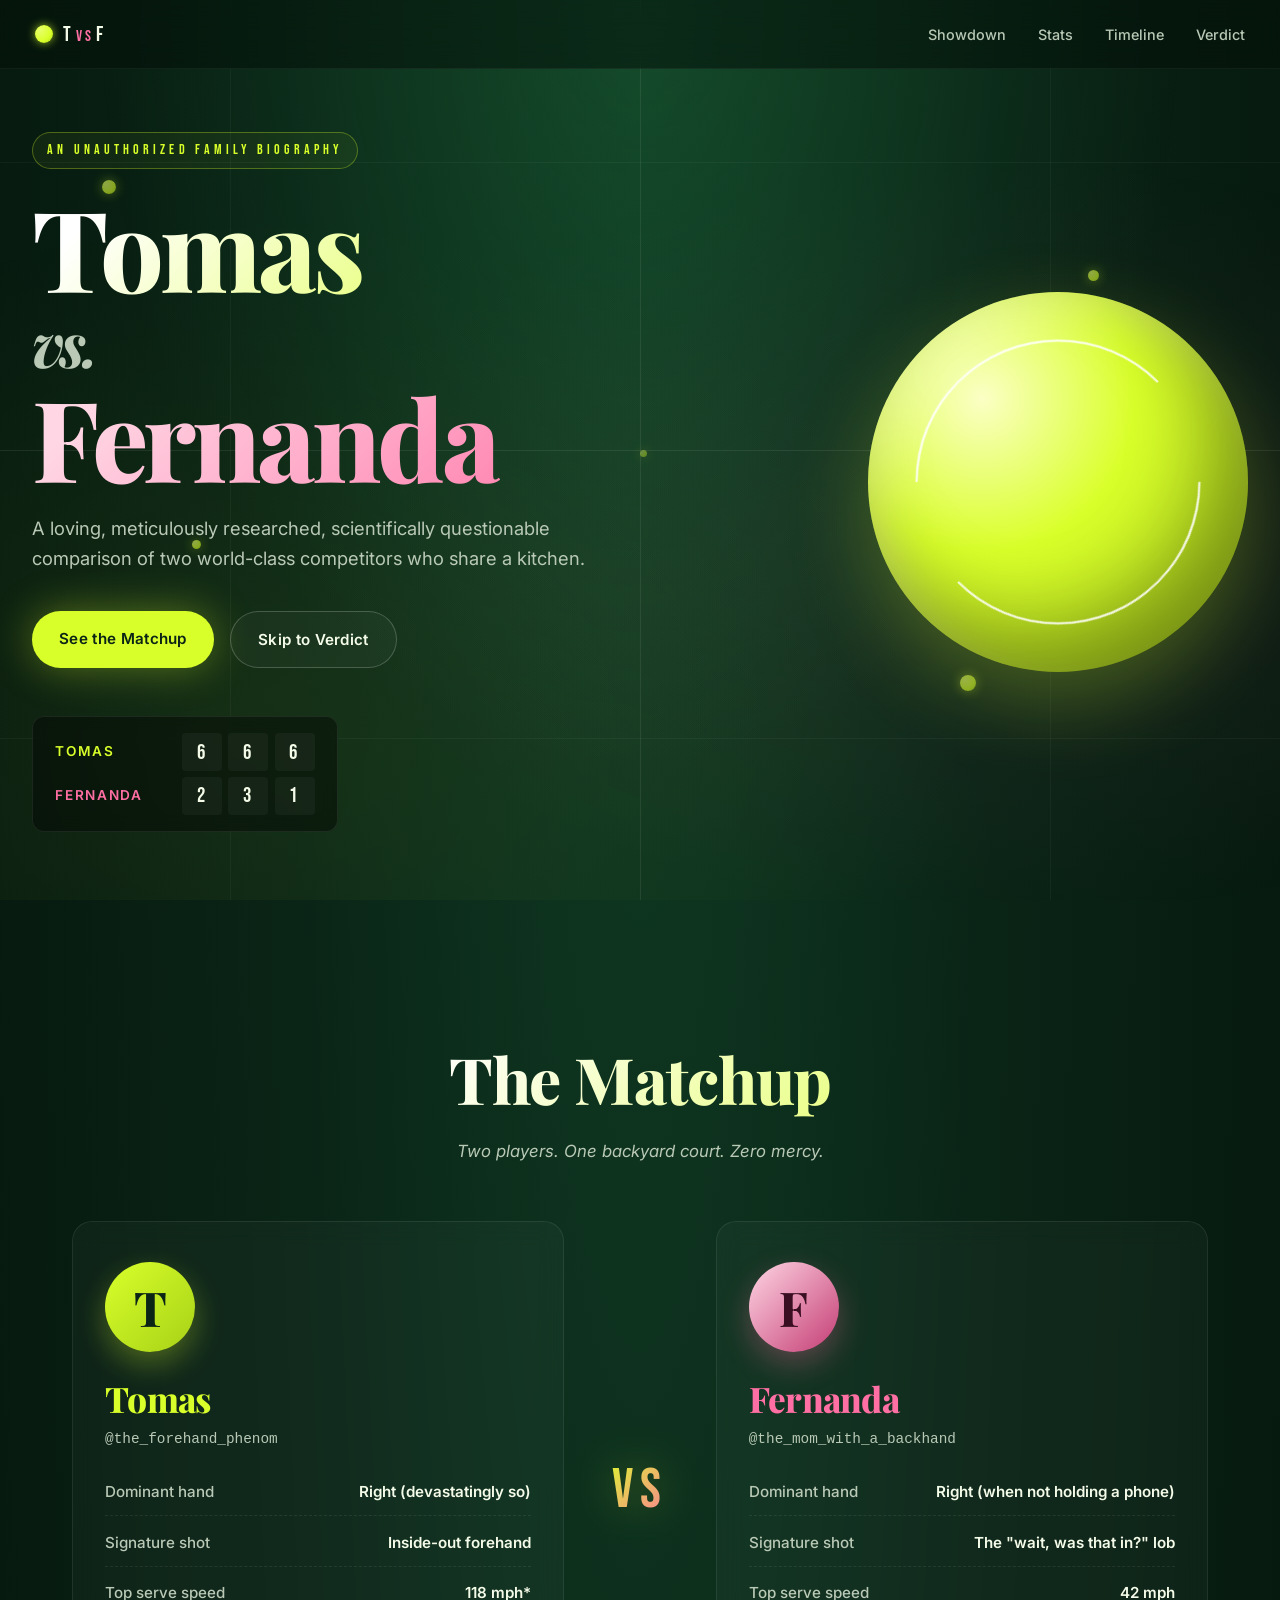
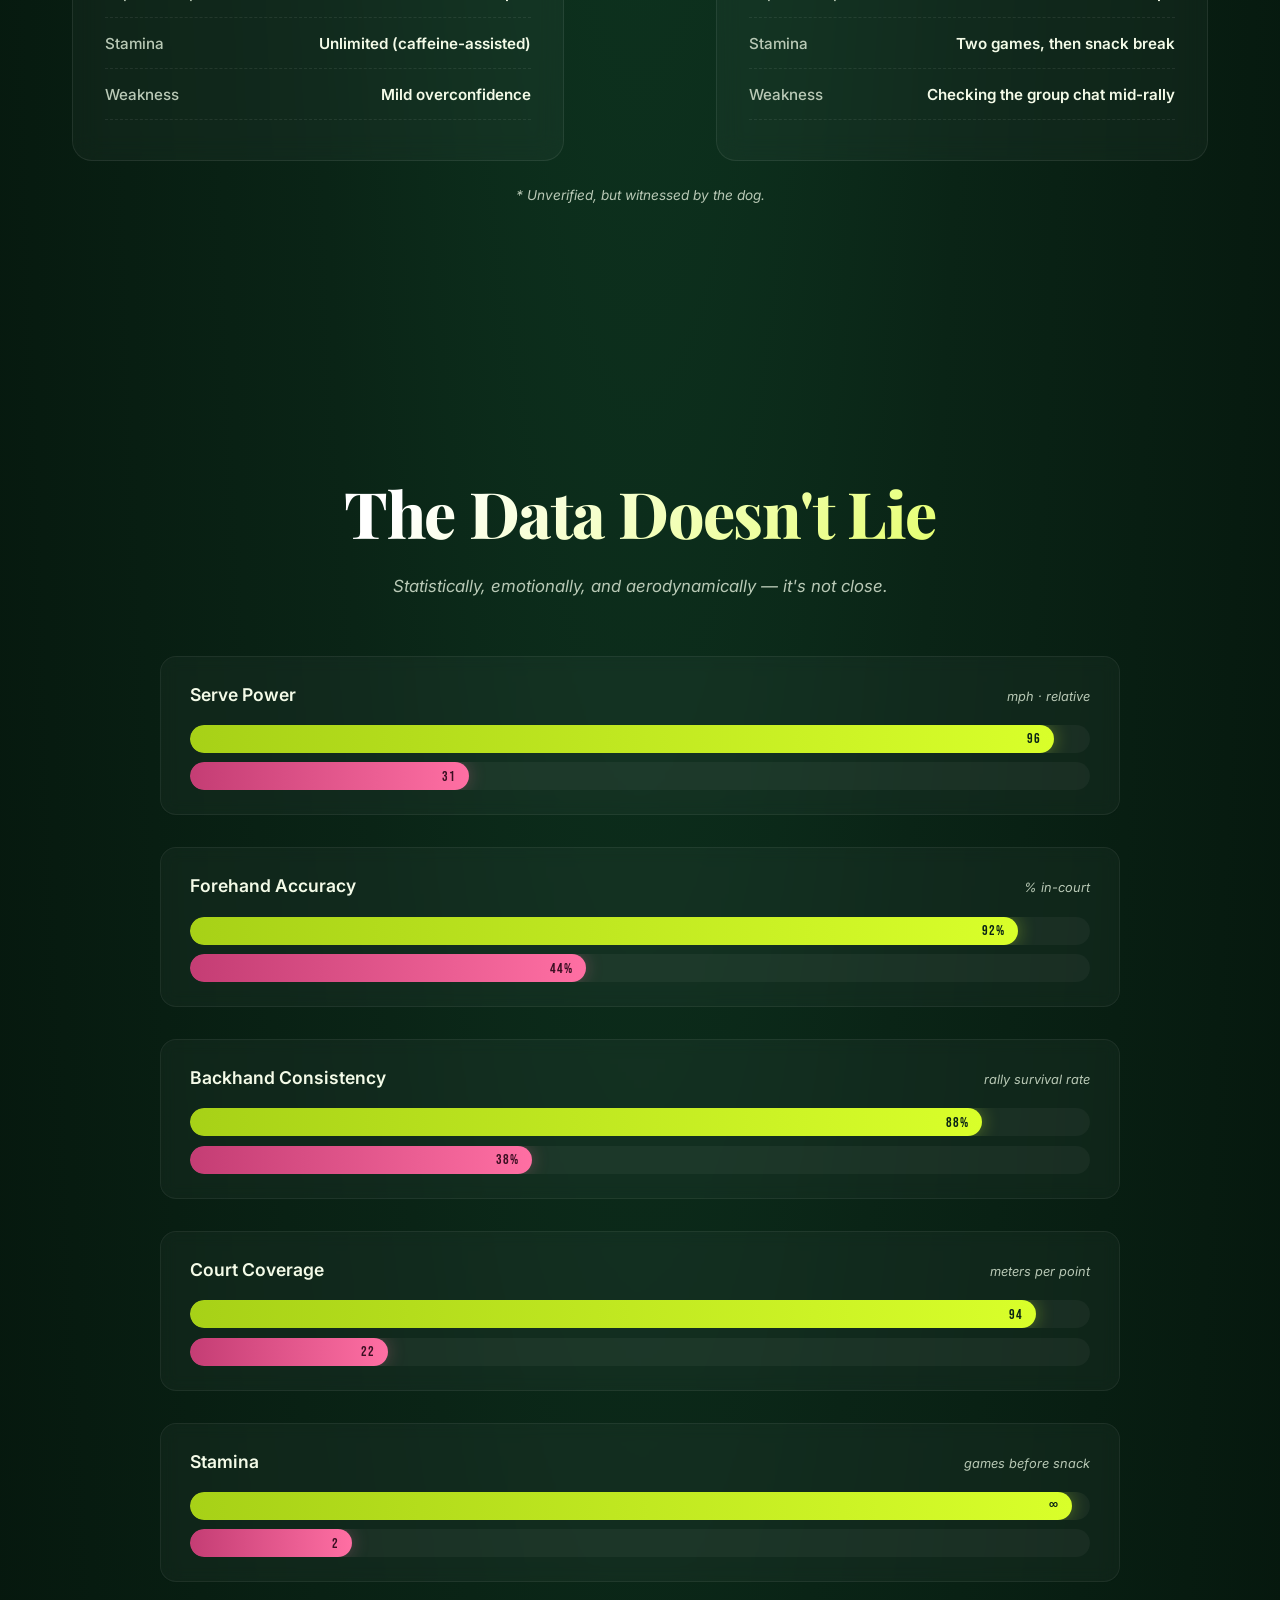
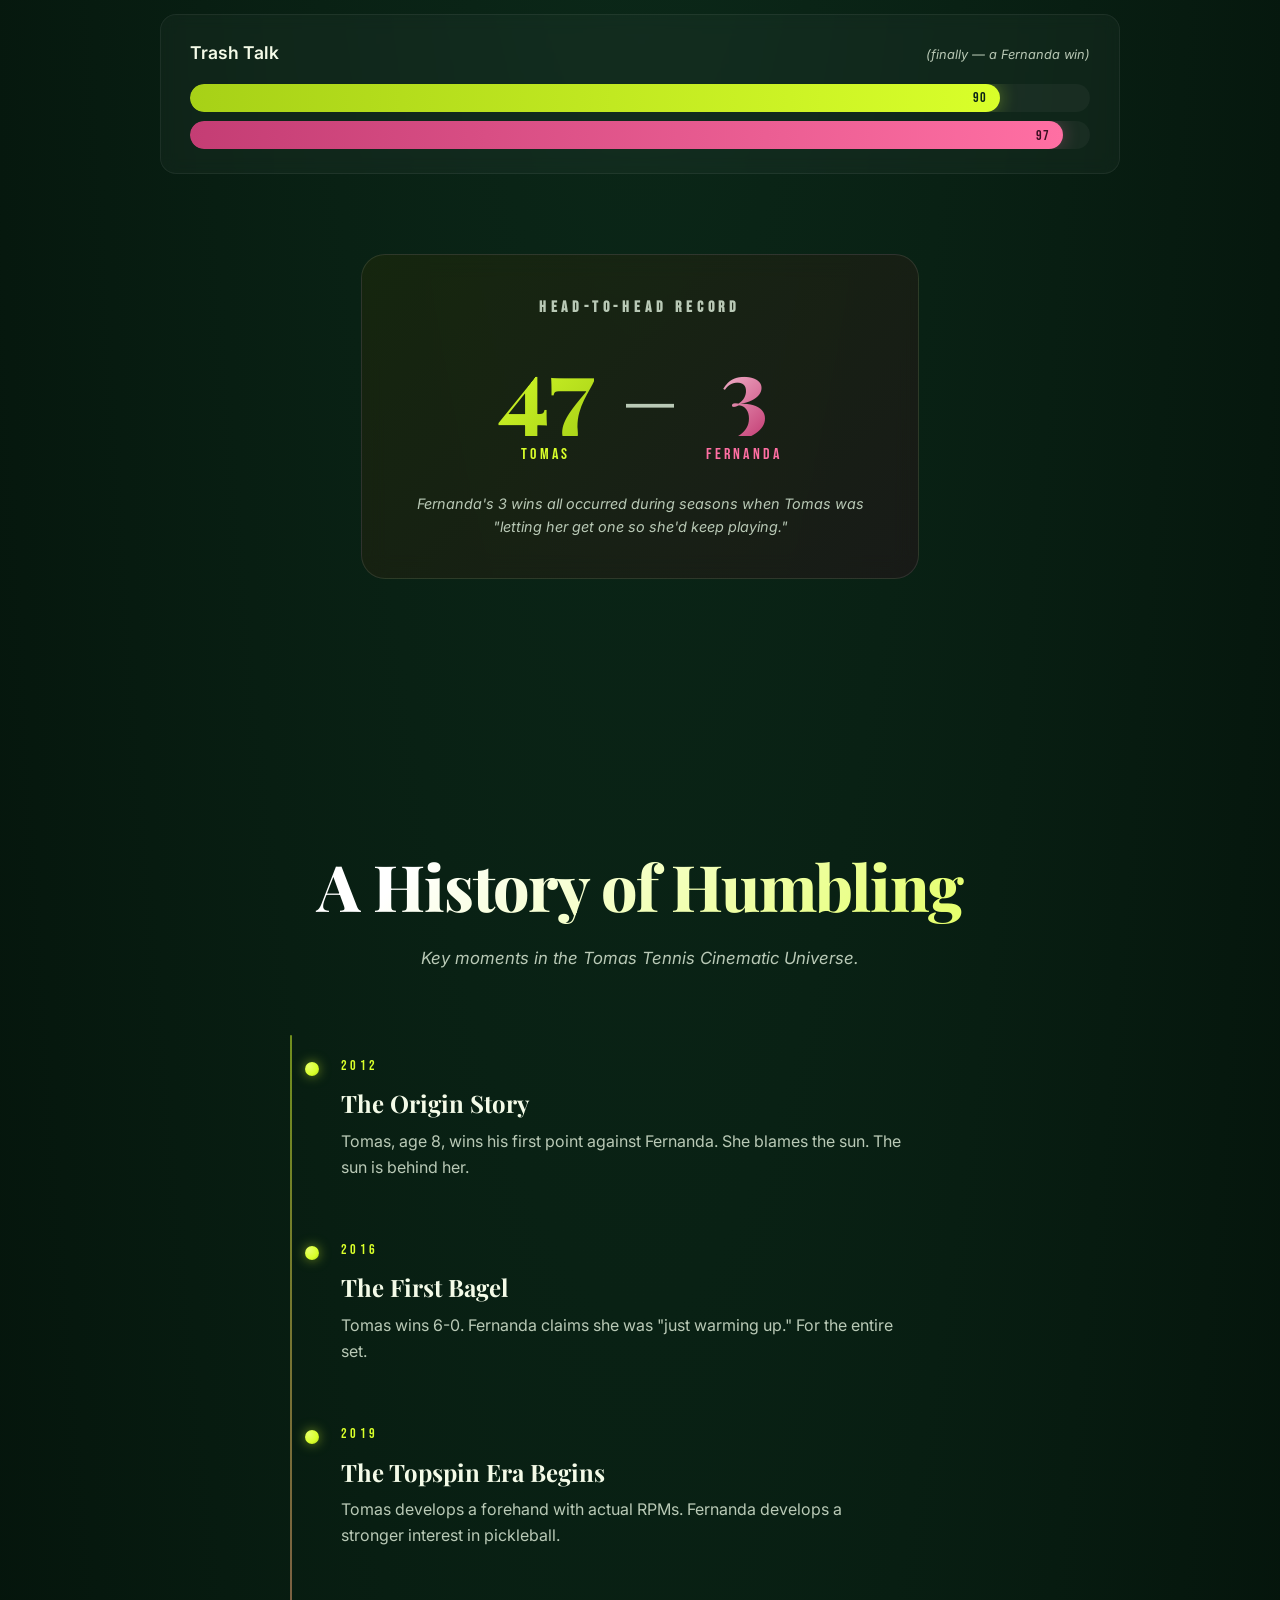
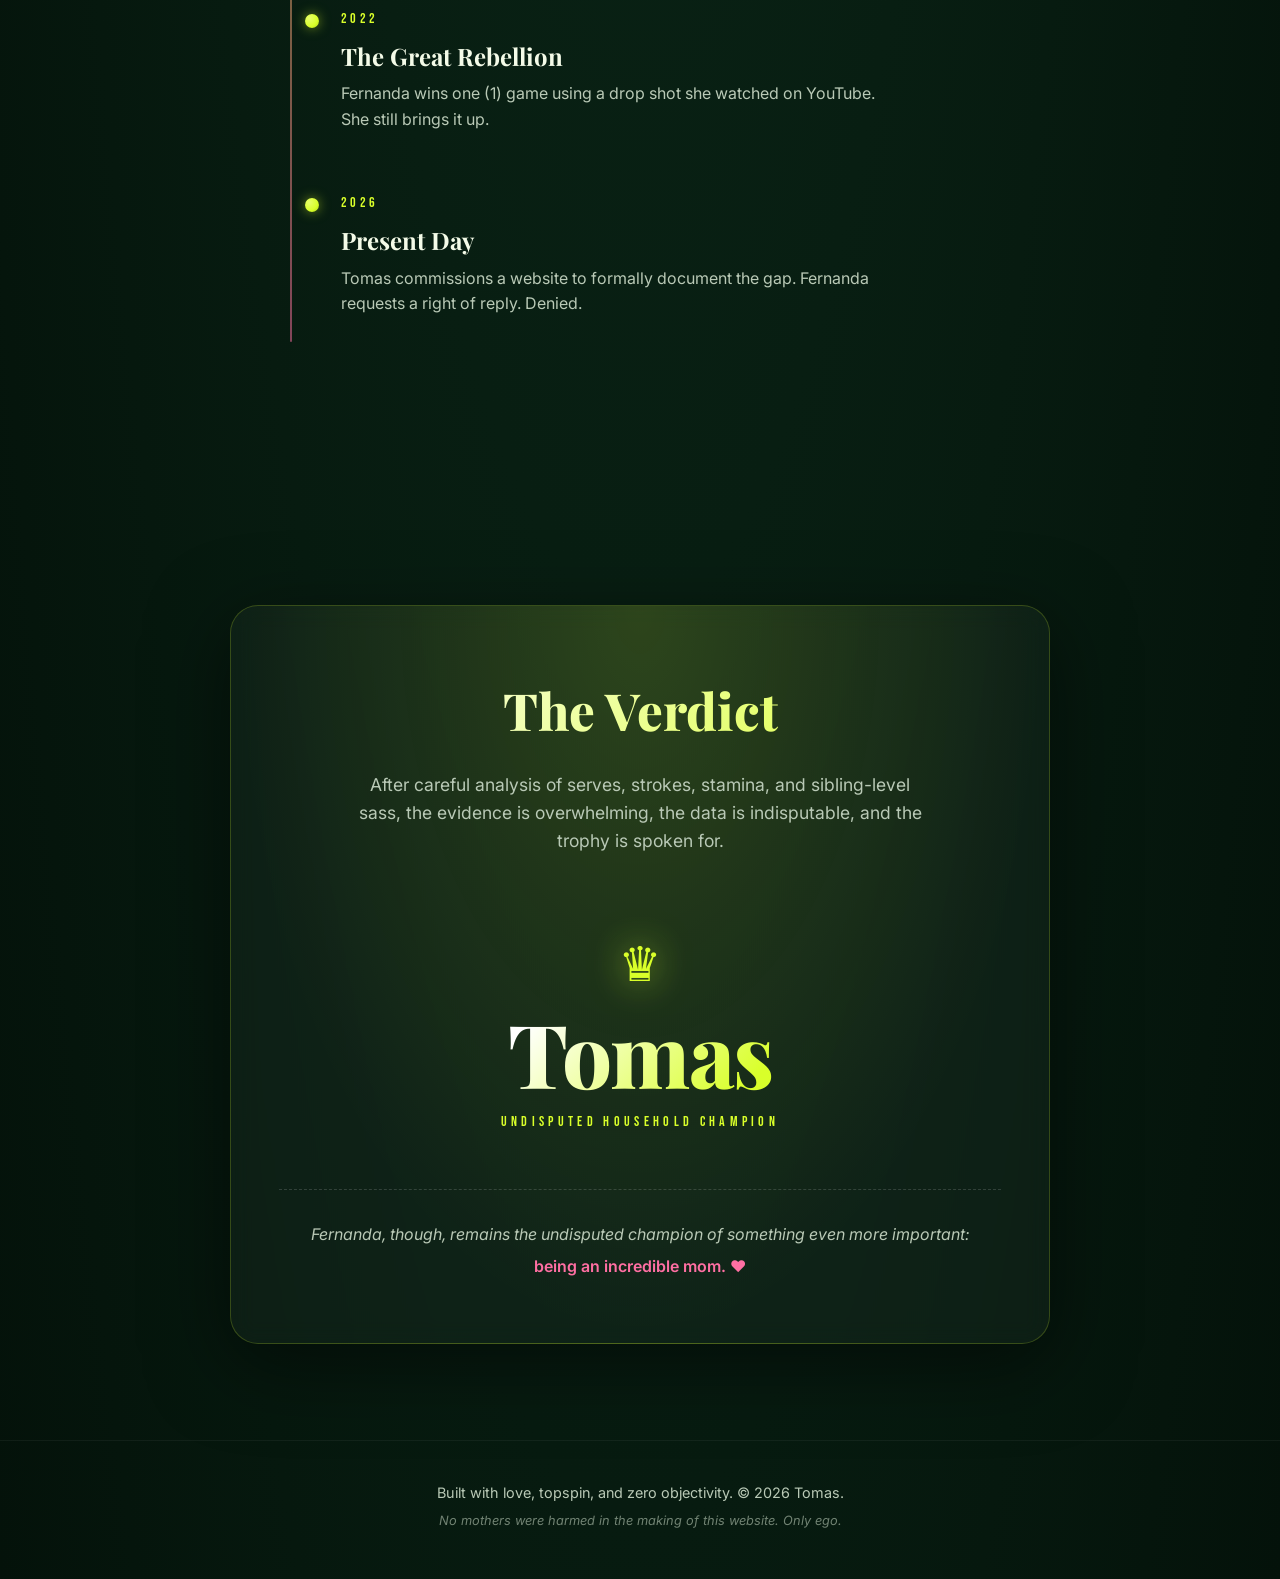
==== index.html @ 1162c284 "Add Tomas vs. Fernanda tennis comparison site A single-page website with hero, player profiles, anim" ====
<!DOCTYPE html>
<html lang="en">
<head>
  <meta charset="UTF-8" />
  <meta name="viewport" content="width=device-width, initial-scale=1.0" />
  <title>Tomas vs. Fernanda — The Ultimate Tennis Showdown</title>
  <link rel="preconnect" href="https://fonts.googleapis.com">
  <link rel="preconnect" href="https://fonts.gstatic.com" crossorigin>
  <link href="https://fonts.googleapis.com/css2?family=Bebas+Neue&family=Playfair+Display:ital,wght@0,600;0,800;1,700&family=Inter:wght@300;400;500;600;700;800&display=swap" rel="stylesheet">
  <link rel="stylesheet" href="styles.css" />
</head>
<body>
  <!-- Animated background -->
  <div class="court-bg">
    <div class="court-line court-line--h top"></div>
    <div class="court-line court-line--h mid"></div>
    <div class="court-line court-line--h bot"></div>
    <div class="court-line court-line--v left"></div>
    <div class="court-line court-line--v center"></div>
    <div class="court-line court-line--v right"></div>
  </div>

  <div class="floating-balls" aria-hidden="true">
    <span class="ball b1"></span>
    <span class="ball b2"></span>
    <span class="ball b3"></span>
    <span class="ball b4"></span>
    <span class="ball b5"></span>
  </div>

  <!-- NAV -->
  <nav class="nav">
    <div class="nav__logo">
      <span class="logo-ball"></span>
      <span>T<span class="vs-mini">vs</span>F</span>
    </div>
    <ul class="nav__links">
      <li><a href="#showdown">Showdown</a></li>
      <li><a href="#stats">Stats</a></li>
      <li><a href="#timeline">Timeline</a></li>
      <li><a href="#verdict">Verdict</a></li>
    </ul>
  </nav>

  <!-- HERO -->
  <header class="hero">
    <div class="hero__content">
      <p class="hero__eyebrow">An Unauthorized Family Biography</p>
      <h1 class="hero__title">
        <span class="title-line">Tomas</span>
        <span class="title-vs">vs.</span>
        <span class="title-line title-line--fern">Fernanda</span>
      </h1>
      <p class="hero__subtitle">
        A loving, meticulously researched, scientifically questionable comparison of
        two world-class competitors who share a kitchen.
      </p>
      <div class="hero__cta">
        <a href="#showdown" class="btn btn--primary">See the Matchup</a>
        <a href="#verdict" class="btn btn--ghost">Skip to Verdict</a>
      </div>
      <div class="hero__scoreboard">
        <div class="scorecard scorecard--tomas">
          <span class="scorecard__label">Tomas</span>
          <span class="scorecard__score">6</span>
          <span class="scorecard__score">6</span>
          <span class="scorecard__score">6</span>
        </div>
        <div class="scorecard scorecard--fern">
          <span class="scorecard__label">Fernanda</span>
          <span class="scorecard__score">2</span>
          <span class="scorecard__score">3</span>
          <span class="scorecard__score">1</span>
        </div>
      </div>
    </div>
    <div class="hero__ball" aria-hidden="true">
      <div class="tennis-ball">
        <span class="seam seam--one"></span>
        <span class="seam seam--two"></span>
      </div>
    </div>
  </header>

  <!-- SHOWDOWN -->
  <section id="showdown" class="showdown">
    <h2 class="section__title">The Matchup</h2>
    <p class="section__subtitle">Two players. One backyard court. Zero mercy.</p>

    <div class="showdown__grid">
      <article class="player player--tomas">
        <div class="player__avatar">T</div>
        <h3 class="player__name">Tomas</h3>
        <p class="player__handle">@the_forehand_phenom</p>
        <dl class="player__facts">
          <div><dt>Dominant hand</dt><dd>Right (devastatingly so)</dd></div>
          <div><dt>Signature shot</dt><dd>Inside-out forehand</dd></div>
          <div><dt>Top serve speed</dt><dd>118 mph*</dd></div>
          <div><dt>Stamina</dt><dd>Unlimited (caffeine-assisted)</dd></div>
          <div><dt>Weakness</dt><dd>Mild overconfidence</dd></div>
        </dl>
      </article>

      <div class="showdown__vs">
        <span>VS</span>
      </div>

      <article class="player player--fern">
        <div class="player__avatar">F</div>
        <h3 class="player__name">Fernanda</h3>
        <p class="player__handle">@the_mom_with_a_backhand</p>
        <dl class="player__facts">
          <div><dt>Dominant hand</dt><dd>Right (when not holding a phone)</dd></div>
          <div><dt>Signature shot</dt><dd>The "wait, was that in?" lob</dd></div>
          <div><dt>Top serve speed</dt><dd>42 mph</dd></div>
          <div><dt>Stamina</dt><dd>Two games, then snack break</dd></div>
          <div><dt>Weakness</dt><dd>Checking the group chat mid-rally</dd></div>
        </dl>
      </article>
    </div>
    <p class="footnote">* Unverified, but witnessed by the dog.</p>
  </section>

  <!-- STATS -->
  <section id="stats" class="stats">
    <h2 class="section__title">The Data Doesn't Lie</h2>
    <p class="section__subtitle">Statistically, emotionally, and aerodynamically — it's not close.</p>

    <div class="stats__list">
      <!-- Each stat: tomas value on left (higher = better), fern on right -->
      <div class="stat" data-tomas="96" data-fern="31">
        <div class="stat__label">
          <span>Serve Power</span>
          <span class="stat__unit">mph · relative</span>
        </div>
        <div class="stat__bars">
          <div class="stat__bar stat__bar--tomas"><span class="stat__fill" style="--w:96%"><span class="stat__value">96</span></span></div>
          <div class="stat__bar stat__bar--fern"><span class="stat__fill" style="--w:31%"><span class="stat__value">31</span></span></div>
        </div>
      </div>

      <div class="stat" data-tomas="92" data-fern="44">
        <div class="stat__label">
          <span>Forehand Accuracy</span>
          <span class="stat__unit">% in-court</span>
        </div>
        <div class="stat__bars">
          <div class="stat__bar stat__bar--tomas"><span class="stat__fill" style="--w:92%"><span class="stat__value">92%</span></span></div>
          <div class="stat__bar stat__bar--fern"><span class="stat__fill" style="--w:44%"><span class="stat__value">44%</span></span></div>
        </div>
      </div>

      <div class="stat" data-tomas="88" data-fern="38">
        <div class="stat__label">
          <span>Backhand Consistency</span>
          <span class="stat__unit">rally survival rate</span>
        </div>
        <div class="stat__bars">
          <div class="stat__bar stat__bar--tomas"><span class="stat__fill" style="--w:88%"><span class="stat__value">88%</span></span></div>
          <div class="stat__bar stat__bar--fern"><span class="stat__fill" style="--w:38%"><span class="stat__value">38%</span></span></div>
        </div>
      </div>

      <div class="stat" data-tomas="94" data-fern="22">
        <div class="stat__label">
          <span>Court Coverage</span>
          <span class="stat__unit">meters per point</span>
        </div>
        <div class="stat__bars">
          <div class="stat__bar stat__bar--tomas"><span class="stat__fill" style="--w:94%"><span class="stat__value">94</span></span></div>
          <div class="stat__bar stat__bar--fern"><span class="stat__fill" style="--w:22%"><span class="stat__value">22</span></span></div>
        </div>
      </div>

      <div class="stat" data-tomas="98" data-fern="18">
        <div class="stat__label">
          <span>Stamina</span>
          <span class="stat__unit">games before snack</span>
        </div>
        <div class="stat__bars">
          <div class="stat__bar stat__bar--tomas"><span class="stat__fill" style="--w:98%"><span class="stat__value">∞</span></span></div>
          <div class="stat__bar stat__bar--fern"><span class="stat__fill" style="--w:18%"><span class="stat__value">2</span></span></div>
        </div>
      </div>

      <div class="stat" data-tomas="90" data-fern="97">
        <div class="stat__label">
          <span>Trash Talk</span>
          <span class="stat__unit">(finally — a Fernanda win)</span>
        </div>
        <div class="stat__bars">
          <div class="stat__bar stat__bar--tomas"><span class="stat__fill" style="--w:90%"><span class="stat__value">90</span></span></div>
          <div class="stat__bar stat__bar--fern"><span class="stat__fill" style="--w:97%"><span class="stat__value">97</span></span></div>
        </div>
      </div>
    </div>

    <!-- Head-to-head record -->
    <div class="h2h">
      <div class="h2h__card">
        <h3>Head-to-Head Record</h3>
        <div class="h2h__score">
          <div class="h2h__side h2h__side--tomas">
            <span class="h2h__num" data-count="47">0</span>
            <span class="h2h__name">Tomas</span>
          </div>
          <span class="h2h__dash">—</span>
          <div class="h2h__side h2h__side--fern">
            <span class="h2h__num" data-count="3">0</span>
            <span class="h2h__name">Fernanda</span>
          </div>
        </div>
        <p class="h2h__asterisk">
          Fernanda's 3 wins all occurred during seasons when Tomas was
          "letting her get one so she'd keep playing."
        </p>
      </div>
    </div>
  </section>

  <!-- TIMELINE -->
  <section id="timeline" class="timeline">
    <h2 class="section__title">A History of Humbling</h2>
    <p class="section__subtitle">Key moments in the Tomas Tennis Cinematic Universe.</p>

    <ol class="timeline__list">
      <li class="timeline__item">
        <span class="timeline__year">2012</span>
        <h4>The Origin Story</h4>
        <p>Tomas, age 8, wins his first point against Fernanda. She blames the sun. The sun is behind her.</p>
      </li>
      <li class="timeline__item">
        <span class="timeline__year">2016</span>
        <h4>The First Bagel</h4>
        <p>Tomas wins 6-0. Fernanda claims she was "just warming up." For the entire set.</p>
      </li>
      <li class="timeline__item">
        <span class="timeline__year">2019</span>
        <h4>The Topspin Era Begins</h4>
        <p>Tomas develops a forehand with actual RPMs. Fernanda develops a stronger interest in pickleball.</p>
      </li>
      <li class="timeline__item">
        <span class="timeline__year">2022</span>
        <h4>The Great Rebellion</h4>
        <p>Fernanda wins one (1) game using a drop shot she watched on YouTube. She still brings it up.</p>
      </li>
      <li class="timeline__item">
        <span class="timeline__year">2026</span>
        <h4>Present Day</h4>
        <p>Tomas commissions a website to formally document the gap. Fernanda requests a right of reply. Denied.</p>
      </li>
    </ol>
  </section>

  <!-- VERDICT -->
  <section id="verdict" class="verdict">
    <div class="verdict__card">
      <h2 class="verdict__title">The Verdict</h2>
      <p class="verdict__body">
        After careful analysis of serves, strokes, stamina, and sibling-level sass,
        the evidence is overwhelming, the data is indisputable, and the trophy is spoken for.
      </p>
      <div class="verdict__winner">
        <span class="verdict__crown">♛</span>
        <span class="verdict__name">Tomas</span>
        <span class="verdict__subtitle">Undisputed Household Champion</span>
      </div>
      <p class="verdict__love">
        Fernanda, though, remains the undisputed champion of something even more important:
        <span class="verdict__heart">being an incredible mom. ♥</span>
      </p>
    </div>
  </section>

  <footer class="footer">
    <p>Built with love, topspin, and zero objectivity. © 2026 Tomas.</p>
    <p class="footer__small">No mothers were harmed in the making of this website. Only ego.</p>
  </footer>

  <script src="script.js"></script>
</body>
</html>
---- styles.css ----
/* ---------- Reset & base ---------- */
*,
*::before,
*::after { box-sizing: border-box; margin: 0; padding: 0; }

:root {
  --bg-0: #04120a;
  --bg-1: #0a2416;
  --bg-2: #0f3a23;
  --court: #1f6b3a;
  --court-deep: #134024;
  --ball: #d9ff2a;
  --ball-soft: #e7ff6a;
  --tomas: #d9ff2a;
  --tomas-deep: #a7d117;
  --fern: #ff6fa3;
  --fern-deep: #c43d74;
  --ink: #f4fbe8;
  --ink-dim: #b9c9b6;
  --white: #ffffff;
  --shadow-glow: 0 0 40px rgba(217, 255, 42, 0.35);
  --shadow-fern: 0 0 40px rgba(255, 111, 163, 0.35);

  --font-display: 'Playfair Display', 'Times New Roman', serif;
  --font-poster: 'Bebas Neue', Impact, sans-serif;
  --font-body: 'Inter', system-ui, -apple-system, sans-serif;
}

html { scroll-behavior: smooth; }

body {
  font-family: var(--font-body);
  background: radial-gradient(ellipse at top, var(--bg-2) 0%, var(--bg-1) 40%, var(--bg-0) 100%);
  color: var(--ink);
  line-height: 1.6;
  min-height: 100vh;
  overflow-x: hidden;
  -webkit-font-smoothing: antialiased;
  -moz-osx-font-smoothing: grayscale;
}

a { color: inherit; text-decoration: none; }
ul, ol { list-style: none; }

/* ---------- Court background ---------- */
.court-bg {
  position: fixed;
  inset: 0;
  pointer-events: none;
  z-index: 0;
  background:
    radial-gradient(ellipse at 50% 0%, rgba(31, 107, 58, 0.35), transparent 60%),
    radial-gradient(ellipse at 20% 80%, rgba(217, 255, 42, 0.06), transparent 50%),
    radial-gradient(ellipse at 80% 60%, rgba(255, 111, 163, 0.07), transparent 50%);
  overflow: hidden;
}
.court-line {
  position: absolute;
  background: rgba(255, 255, 255, 0.04);
}
.court-line--h { left: -10%; right: -10%; height: 1px; }
.court-line--h.top { top: 18%; }
.court-line--h.mid { top: 50%; background: rgba(255, 255, 255, 0.08); }
.court-line--h.bot { top: 82%; }
.court-line--v { top: -10%; bottom: -10%; width: 1px; }
.court-line--v.left { left: 18%; }
.court-line--v.center { left: 50%; background: rgba(255, 255, 255, 0.08); }
.court-line--v.right { left: 82%; }

/* ---------- Floating balls ---------- */
.floating-balls {
  position: fixed;
  inset: 0;
  pointer-events: none;
  z-index: 1;
  overflow: hidden;
}
.ball {
  position: absolute;
  width: 14px;
  height: 14px;
  border-radius: 50%;
  background: radial-gradient(circle at 30% 30%, var(--ball-soft), var(--ball) 60%, var(--tomas-deep));
  box-shadow: 0 0 12px rgba(217, 255, 42, 0.6);
  opacity: 0.6;
  animation: drift 18s linear infinite;
}
.ball.b1 { top: 20%; left: 8%; animation-duration: 22s; }
.ball.b2 { top: 60%; left: 15%; width: 9px; height: 9px; animation-duration: 28s; animation-delay: -4s; }
.ball.b3 { top: 30%; left: 85%; width: 11px; height: 11px; animation-duration: 24s; animation-delay: -8s; }
.ball.b4 { top: 75%; left: 75%; width: 16px; height: 16px; animation-duration: 30s; animation-delay: -12s; }
.ball.b5 { top: 50%; left: 50%; width: 7px; height: 7px; animation-duration: 20s; animation-delay: -6s; opacity: 0.4; }

@keyframes drift {
  0%   { transform: translate(0, 0); }
  25%  { transform: translate(40px, -30px); }
  50%  { transform: translate(-20px, -60px); }
  75%  { transform: translate(-50px, -20px); }
  100% { transform: translate(0, 0); }
}

/* ---------- Nav ---------- */
.nav {
  position: fixed;
  top: 0; left: 0; right: 0;
  z-index: 50;
  display: flex;
  align-items: center;
  justify-content: space-between;
  padding: 1.1rem 2.2rem;
  backdrop-filter: blur(14px);
  -webkit-backdrop-filter: blur(14px);
  background: rgba(4, 18, 10, 0.55);
  border-bottom: 1px solid rgba(255, 255, 255, 0.05);
}
.nav__logo {
  display: flex;
  align-items: center;
  gap: 0.6rem;
  font-family: var(--font-poster);
  letter-spacing: 0.14em;
  font-size: 1.3rem;
}
.logo-ball {
  display: inline-block;
  width: 18px; height: 18px;
  border-radius: 50%;
  background: radial-gradient(circle at 30% 30%, var(--ball-soft), var(--ball) 60%, var(--tomas-deep));
  box-shadow: 0 0 10px rgba(217, 255, 42, 0.7);
}
.vs-mini {
  color: var(--fern);
  font-size: 0.75em;
  padding: 0 0.15em;
}
.nav__links {
  display: flex;
  gap: 2rem;
  font-size: 0.9rem;
  font-weight: 500;
}
.nav__links a {
  position: relative;
  padding: 0.25rem 0;
  color: var(--ink-dim);
  transition: color 0.2s ease;
}
.nav__links a::after {
  content: '';
  position: absolute;
  left: 0; bottom: -2px;
  width: 0; height: 2px;
  background: var(--ball);
  transition: width 0.3s ease;
}
.nav__links a:hover {
  color: var(--ball);
}
.nav__links a:hover::after { width: 100%; }

/* ---------- Layout helpers ---------- */
section {
  position: relative;
  z-index: 2;
  padding: 8rem 2rem;
  max-width: 1200px;
  margin: 0 auto;
}

.section__title {
  font-family: var(--font-display);
  font-weight: 800;
  font-size: clamp(2.2rem, 5vw, 4rem);
  text-align: center;
  letter-spacing: -0.02em;
  background: linear-gradient(135deg, var(--white) 30%, var(--ball) 100%);
  -webkit-background-clip: text;
  background-clip: text;
  color: transparent;
  margin-bottom: 0.5rem;
}
.section__subtitle {
  text-align: center;
  color: var(--ink-dim);
  font-size: 1.05rem;
  margin-bottom: 3.5rem;
  font-style: italic;
}

.footnote {
  text-align: center;
  color: var(--ink-dim);
  font-size: 0.85rem;
  font-style: italic;
  margin-top: 1.5rem;
}

/* ---------- Hero ---------- */
.hero {
  position: relative;
  z-index: 2;
  min-height: 100vh;
  padding: 8rem 2rem 4rem;
  display: flex;
  align-items: center;
  justify-content: space-between;
  max-width: 1300px;
  margin: 0 auto;
  gap: 3rem;
}
.hero__content {
  flex: 1;
  max-width: 720px;
}
.hero__eyebrow {
  display: inline-block;
  font-family: var(--font-poster);
  letter-spacing: 0.3em;
  font-size: 0.85rem;
  color: var(--ball);
  padding: 0.4rem 0.9rem;
  border: 1px solid rgba(217, 255, 42, 0.3);
  border-radius: 2rem;
  background: rgba(217, 255, 42, 0.05);
  margin-bottom: 1.6rem;
  animation: fadeUp 0.8s ease both;
}
.hero__title {
  font-family: var(--font-display);
  font-weight: 800;
  font-size: clamp(3rem, 9vw, 7rem);
  line-height: 0.95;
  letter-spacing: -0.035em;
  margin-bottom: 1.5rem;
}
.title-line {
  display: block;
  background: linear-gradient(135deg, var(--white) 10%, var(--ball) 90%);
  -webkit-background-clip: text;
  background-clip: text;
  color: transparent;
  animation: fadeUp 0.9s 0.1s ease both;
}
.title-line--fern {
  background: linear-gradient(135deg, #ffd6e4 10%, var(--fern) 90%);
  -webkit-background-clip: text;
  background-clip: text;
  animation-delay: 0.3s;
}
.title-vs {
  display: block;
  font-style: italic;
  font-weight: 700;
  font-size: 0.55em;
  color: var(--ink-dim);
  margin: 0.2em 0;
  animation: fadeUp 0.9s 0.2s ease both;
}
.hero__subtitle {
  font-size: 1.15rem;
  color: var(--ink-dim);
  max-width: 560px;
  margin-bottom: 2.4rem;
  animation: fadeUp 0.9s 0.4s ease both;
}
.hero__cta {
  display: flex;
  gap: 1rem;
  margin-bottom: 3rem;
  animation: fadeUp 0.9s 0.5s ease both;
}
.btn {
  display: inline-block;
  padding: 0.95rem 1.7rem;
  border-radius: 999px;
  font-weight: 600;
  font-size: 0.95rem;
  letter-spacing: 0.02em;
  transition: transform 0.2s ease, box-shadow 0.25s ease, background 0.25s ease;
  cursor: pointer;
}
.btn--primary {
  background: var(--ball);
  color: #0a2416;
  box-shadow: var(--shadow-glow);
}
.btn--primary:hover {
  transform: translateY(-2px);
  box-shadow: 0 10px 30px rgba(217, 255, 42, 0.45);
}
.btn--ghost {
  color: var(--ink);
  border: 1px solid rgba(255, 255, 255, 0.2);
  background: rgba(255, 255, 255, 0.03);
}
.btn--ghost:hover {
  border-color: var(--ball);
  color: var(--ball);
  transform: translateY(-2px);
}

/* Scoreboard */
.hero__scoreboard {
  display: inline-flex;
  flex-direction: column;
  gap: 0.35rem;
  padding: 1rem 1.4rem;
  background: rgba(0, 0, 0, 0.4);
  border: 1px solid rgba(255, 255, 255, 0.08);
  border-radius: 12px;
  backdrop-filter: blur(8px);
  font-family: var(--font-poster);
  letter-spacing: 0.15em;
  animation: fadeUp 0.9s 0.7s ease both;
}
.scorecard {
  display: grid;
  grid-template-columns: 120px repeat(3, 40px);
  align-items: center;
  gap: 0.4rem;
  font-size: 1.3rem;
}
.scorecard__label {
  font-family: var(--font-body);
  font-size: 0.85rem;
  font-weight: 600;
  letter-spacing: 0.12em;
  text-transform: uppercase;
}
.scorecard--tomas .scorecard__label { color: var(--ball); }
.scorecard--fern .scorecard__label { color: var(--fern); }
.scorecard__score {
  text-align: center;
  padding: 0.15rem 0;
  background: rgba(255, 255, 255, 0.04);
  border-radius: 4px;
}

/* Hero ball */
.hero__ball {
  flex: 0 0 auto;
  position: relative;
}
.tennis-ball {
  width: min(380px, 38vw);
  aspect-ratio: 1;
  border-radius: 50%;
  background:
    radial-gradient(circle at 30% 28%, #fbffc5 0%, var(--ball) 40%, var(--tomas-deep) 100%);
  position: relative;
  box-shadow:
    inset -30px -40px 80px rgba(0, 0, 0, 0.35),
    inset 20px 20px 40px rgba(255, 255, 255, 0.25),
    0 30px 80px rgba(217, 255, 42, 0.25);
  animation: bounce 4s ease-in-out infinite;
}
.seam {
  position: absolute;
  inset: 0;
  border-radius: 50%;
  pointer-events: none;
}
.seam--one {
  border: 3px solid transparent;
  border-top: 3px solid rgba(255, 255, 255, 0.85);
  border-right: 3px solid rgba(255, 255, 255, 0.85);
  transform: rotate(-45deg) scale(0.75);
  clip-path: inset(0 0 50% 0);
  filter: blur(0.3px);
}
.seam--two {
  border: 3px solid transparent;
  border-bottom: 3px solid rgba(255, 255, 255, 0.85);
  border-left: 3px solid rgba(255, 255, 255, 0.85);
  transform: rotate(-45deg) scale(0.75);
  clip-path: inset(50% 0 0 0);
  filter: blur(0.3px);
}
@keyframes bounce {
  0%, 100% { transform: translateY(0) rotate(0deg); }
  50%      { transform: translateY(-20px) rotate(8deg); }
}
@keyframes fadeUp {
  from { opacity: 0; transform: translateY(20px); }
  to   { opacity: 1; transform: translateY(0); }
}

/* ---------- Showdown ---------- */
.showdown__grid {
  display: grid;
  grid-template-columns: 1fr auto 1fr;
  gap: 2rem;
  align-items: stretch;
}
.player {
  position: relative;
  padding: 2.5rem 2rem;
  border-radius: 20px;
  background: rgba(255, 255, 255, 0.03);
  border: 1px solid rgba(255, 255, 255, 0.08);
  backdrop-filter: blur(12px);
  transition: transform 0.4s ease, box-shadow 0.4s ease, border-color 0.4s ease;
}
.player:hover { transform: translateY(-6px); }
.player--tomas:hover {
  border-color: rgba(217, 255, 42, 0.45);
  box-shadow: var(--shadow-glow);
}
.player--fern:hover {
  border-color: rgba(255, 111, 163, 0.45);
  box-shadow: var(--shadow-fern);
}
.player__avatar {
  width: 90px; height: 90px;
  border-radius: 50%;
  display: grid;
  place-items: center;
  font-family: var(--font-display);
  font-weight: 800;
  font-size: 3rem;
  margin-bottom: 1.2rem;
}
.player--tomas .player__avatar {
  background: linear-gradient(135deg, var(--ball), var(--tomas-deep));
  color: #0a2416;
  box-shadow: 0 12px 30px rgba(217, 255, 42, 0.3);
}
.player--fern .player__avatar {
  background: linear-gradient(135deg, #ffd6e4, var(--fern-deep));
  color: #3b0f22;
  box-shadow: 0 12px 30px rgba(255, 111, 163, 0.3);
}
.player__name {
  font-family: var(--font-display);
  font-size: 2.2rem;
  font-weight: 800;
  letter-spacing: -0.02em;
}
.player--tomas .player__name { color: var(--ball); }
.player--fern .player__name { color: var(--fern); }
.player__handle {
  color: var(--ink-dim);
  font-size: 0.9rem;
  margin-bottom: 1.8rem;
  font-family: monospace;
}
.player__facts { display: grid; gap: 0.9rem; }
.player__facts > div {
  display: flex;
  justify-content: space-between;
  gap: 1rem;
  padding-bottom: 0.7rem;
  border-bottom: 1px dashed rgba(255, 255, 255, 0.08);
  font-size: 0.95rem;
}
.player__facts dt { color: var(--ink-dim); font-weight: 500; }
.player__facts dd { color: var(--ink); font-weight: 600; text-align: right; }

.showdown__vs {
  display: grid;
  place-items: center;
  padding: 0 1rem;
}
.showdown__vs span {
  font-family: var(--font-poster);
  font-size: 3.5rem;
  letter-spacing: 0.12em;
  background: linear-gradient(135deg, var(--ball), var(--fern));
  -webkit-background-clip: text;
  background-clip: text;
  color: transparent;
  filter: drop-shadow(0 0 20px rgba(217, 255, 42, 0.3));
}

/* ---------- Stats ---------- */
.stats__list {
  display: grid;
  gap: 2rem;
  max-width: 960px;
  margin: 0 auto;
}
.stat {
  padding: 1.5rem 1.8rem;
  background: rgba(255, 255, 255, 0.03);
  border: 1px solid rgba(255, 255, 255, 0.06);
  border-radius: 16px;
  backdrop-filter: blur(8px);
}
.stat__label {
  display: flex;
  justify-content: space-between;
  align-items: baseline;
  margin-bottom: 1rem;
  font-weight: 600;
  font-size: 1.1rem;
}
.stat__unit {
  color: var(--ink-dim);
  font-size: 0.8rem;
  font-weight: 400;
  font-style: italic;
}
.stat__bars { display: grid; gap: 0.6rem; }
.stat__bar {
  position: relative;
  height: 28px;
  border-radius: 999px;
  background: rgba(255, 255, 255, 0.04);
  overflow: hidden;
}
.stat__fill {
  display: flex;
  align-items: center;
  justify-content: flex-end;
  padding-right: 0.8rem;
  height: 100%;
  width: 0;
  border-radius: 999px;
  font-family: var(--font-poster);
  letter-spacing: 0.08em;
  font-size: 0.9rem;
  transition: width 1.4s cubic-bezier(0.2, 0.8, 0.2, 1);
  position: relative;
}
.stat__bar--tomas .stat__fill {
  background: linear-gradient(90deg, var(--tomas-deep), var(--ball));
  color: #0a2416;
  box-shadow: 0 0 18px rgba(217, 255, 42, 0.35);
}
.stat__bar--fern .stat__fill {
  background: linear-gradient(90deg, var(--fern-deep), var(--fern));
  color: #3b0f22;
  box-shadow: 0 0 18px rgba(255, 111, 163, 0.3);
}
.stat.is-visible .stat__fill { width: var(--w); }
.stat__value { position: relative; z-index: 2; }

/* H2H */
.h2h {
  margin-top: 5rem;
  display: grid;
  place-items: center;
}
.h2h__card {
  padding: 2.5rem 3rem;
  border-radius: 24px;
  background:
    linear-gradient(135deg, rgba(217, 255, 42, 0.08), rgba(255, 111, 163, 0.08)),
    rgba(0, 0, 0, 0.4);
  border: 1px solid rgba(255, 255, 255, 0.1);
  text-align: center;
  max-width: 620px;
  backdrop-filter: blur(12px);
}
.h2h__card h3 {
  font-family: var(--font-poster);
  letter-spacing: 0.3em;
  font-size: 1rem;
  color: var(--ink-dim);
  margin-bottom: 1.2rem;
}
.h2h__score {
  display: flex;
  align-items: center;
  justify-content: center;
  gap: 2rem;
  margin-bottom: 1.5rem;
}
.h2h__side {
  display: flex;
  flex-direction: column;
  align-items: center;
}
.h2h__num {
  font-family: var(--font-display);
  font-weight: 800;
  font-size: clamp(3.5rem, 10vw, 6rem);
  line-height: 1;
}
.h2h__side--tomas .h2h__num {
  background: linear-gradient(135deg, var(--ball), var(--tomas-deep));
  -webkit-background-clip: text;
  background-clip: text;
  color: transparent;
}
.h2h__side--fern .h2h__num {
  background: linear-gradient(135deg, #ffd6e4, var(--fern-deep));
  -webkit-background-clip: text;
  background-clip: text;
  color: transparent;
}
.h2h__name {
  font-family: var(--font-poster);
  letter-spacing: 0.2em;
  margin-top: 0.4rem;
  font-size: 1rem;
}
.h2h__side--tomas .h2h__name { color: var(--ball); }
.h2h__side--fern .h2h__name { color: var(--fern); }
.h2h__dash { font-size: 3rem; color: var(--ink-dim); }
.h2h__asterisk {
  font-style: italic;
  color: var(--ink-dim);
  font-size: 0.9rem;
  max-width: 460px;
  margin: 0 auto;
}

/* ---------- Timeline ---------- */
.timeline__list {
  position: relative;
  max-width: 720px;
  margin: 0 auto;
  padding-left: 2rem;
}
.timeline__list::before {
  content: '';
  position: absolute;
  left: 0.6rem;
  top: 0.4rem;
  bottom: 0.4rem;
  width: 2px;
  background: linear-gradient(to bottom, var(--ball), var(--fern));
  border-radius: 2px;
  opacity: 0.5;
}
.timeline__item {
  position: relative;
  padding: 1.5rem 0 2rem 1.8rem;
}
.timeline__item::before {
  content: '';
  position: absolute;
  left: -0.45rem;
  top: 2.1rem;
  width: 14px;
  height: 14px;
  border-radius: 50%;
  background: radial-gradient(circle at 30% 30%, var(--ball-soft), var(--ball) 60%, var(--tomas-deep));
  box-shadow: 0 0 12px rgba(217, 255, 42, 0.5);
}
.timeline__year {
  display: inline-block;
  font-family: var(--font-poster);
  letter-spacing: 0.25em;
  font-size: 0.85rem;
  color: var(--ball);
  margin-bottom: 0.4rem;
}
.timeline__item h4 {
  font-family: var(--font-display);
  font-size: 1.5rem;
  font-weight: 700;
  margin-bottom: 0.4rem;
}
.timeline__item p {
  color: var(--ink-dim);
  max-width: 560px;
}

/* ---------- Verdict ---------- */
.verdict { padding-bottom: 6rem; }
.verdict__card {
  max-width: 820px;
  margin: 0 auto;
  padding: 4rem 3rem;
  text-align: center;
  border-radius: 28px;
  background:
    radial-gradient(ellipse at top, rgba(217, 255, 42, 0.15), transparent 70%),
    rgba(255, 255, 255, 0.03);
  border: 1px solid rgba(217, 255, 42, 0.2);
  backdrop-filter: blur(12px);
  box-shadow: 0 20px 80px rgba(0, 0, 0, 0.5);
}
.verdict__title {
  font-family: var(--font-display);
  font-size: clamp(2rem, 5vw, 3.2rem);
  font-weight: 800;
  background: linear-gradient(135deg, var(--white), var(--ball));
  -webkit-background-clip: text;
  background-clip: text;
  color: transparent;
  margin-bottom: 1.2rem;
}
.verdict__body {
  color: var(--ink-dim);
  font-size: 1.1rem;
  max-width: 580px;
  margin: 0 auto 2.4rem;
}
.verdict__winner {
  display: flex;
  flex-direction: column;
  align-items: center;
  gap: 0.4rem;
  padding: 2rem 0 1.5rem;
}
.verdict__crown {
  font-size: 3rem;
  color: var(--ball);
  filter: drop-shadow(0 0 18px rgba(217, 255, 42, 0.7));
  animation: bounce 3s ease-in-out infinite;
}
.verdict__name {
  font-family: var(--font-display);
  font-weight: 800;
  font-size: clamp(3rem, 8vw, 5.5rem);
  letter-spacing: -0.02em;
  background: linear-gradient(135deg, var(--white) 10%, var(--ball) 90%);
  -webkit-background-clip: text;
  background-clip: text;
  color: transparent;
  line-height: 1;
}
.verdict__subtitle {
  font-family: var(--font-poster);
  letter-spacing: 0.3em;
  font-size: 0.9rem;
  color: var(--ball);
  margin-top: 0.4rem;
}
.verdict__love {
  margin-top: 2rem;
  padding-top: 2rem;
  border-top: 1px dashed rgba(255, 255, 255, 0.15);
  color: var(--ink-dim);
  font-style: italic;
}
.verdict__heart {
  display: block;
  margin-top: 0.4rem;
  color: var(--fern);
  font-weight: 600;
  font-style: normal;
}

/* ---------- Footer ---------- */
.footer {
  position: relative;
  z-index: 2;
  text-align: center;
  padding: 2.5rem 2rem 3rem;
  color: var(--ink-dim);
  font-size: 0.9rem;
  border-top: 1px solid rgba(255, 255, 255, 0.05);
}
.footer__small {
  font-size: 0.8rem;
  opacity: 0.6;
  margin-top: 0.4rem;
  font-style: italic;
}

/* ---------- Reveal animations ---------- */
.reveal {
  opacity: 0;
  transform: translateY(24px);
  transition: opacity 0.8s ease, transform 0.8s ease;
}
.reveal.is-visible {
  opacity: 1;
  transform: translateY(0);
}

/* ---------- Responsive ---------- */
@media (max-width: 900px) {
  .hero {
    flex-direction: column;
    text-align: center;
    padding-top: 7rem;
  }
  .hero__cta { justify-content: center; flex-wrap: wrap; }
  .hero__scoreboard { margin: 0 auto; }
  .scorecard { grid-template-columns: 100px repeat(3, 36px); }
  .showdown__grid {
    grid-template-columns: 1fr;
  }
  .showdown__vs {
    padding: 1rem 0;
  }
  .nav__links { display: none; }
  section { padding: 5rem 1.2rem; }
  .h2h__card, .verdict__card { padding: 2rem 1.5rem; }
  .h2h__score { gap: 1rem; }
}

@media (max-width: 480px) {
  .hero__title { font-size: 3rem; }
  .scorecard { grid-template-columns: 80px repeat(3, 30px); font-size: 1rem; }
  .btn { padding: 0.8rem 1.3rem; font-size: 0.9rem; }
}

/* ---------- Reduced motion ---------- */
@media (prefers-reduced-motion: reduce) {
  *, *::before, *::after {
    animation-duration: 0.01ms !important;
    transition-duration: 0.01ms !important;
  }
}
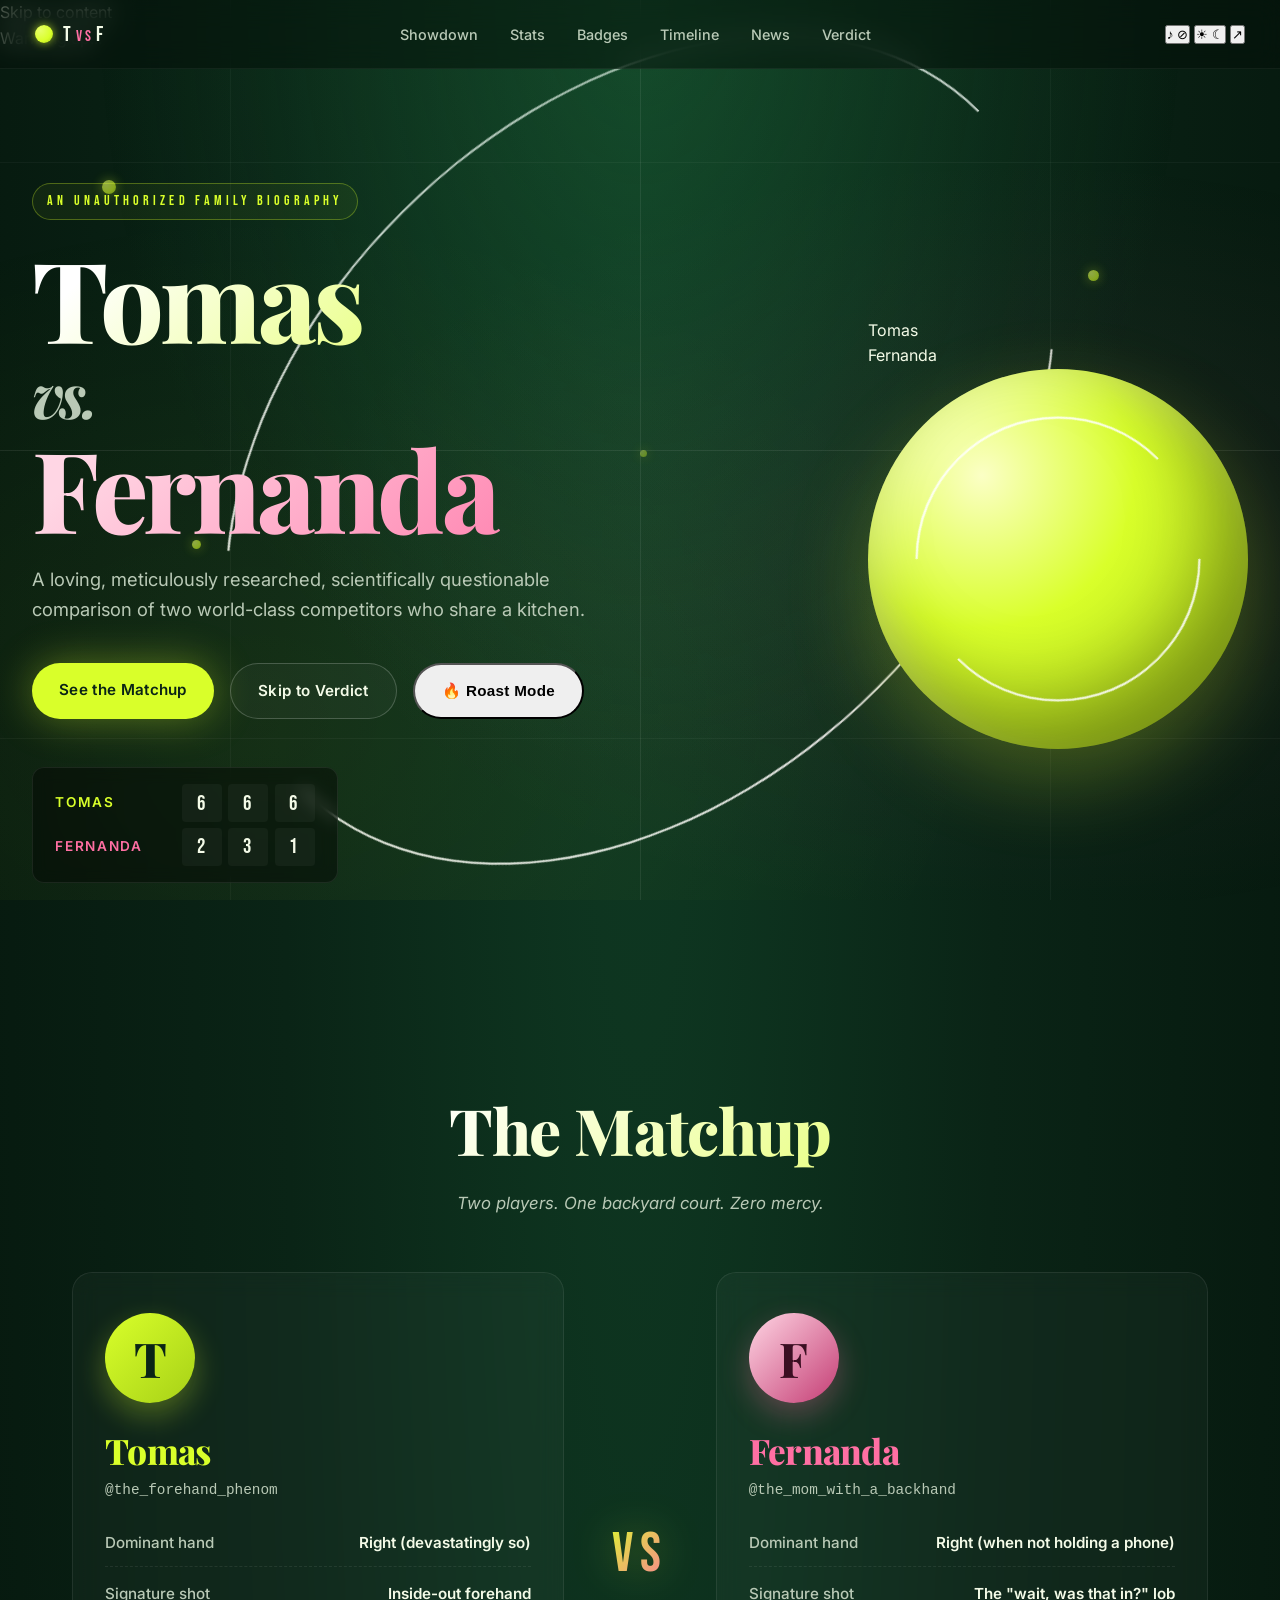
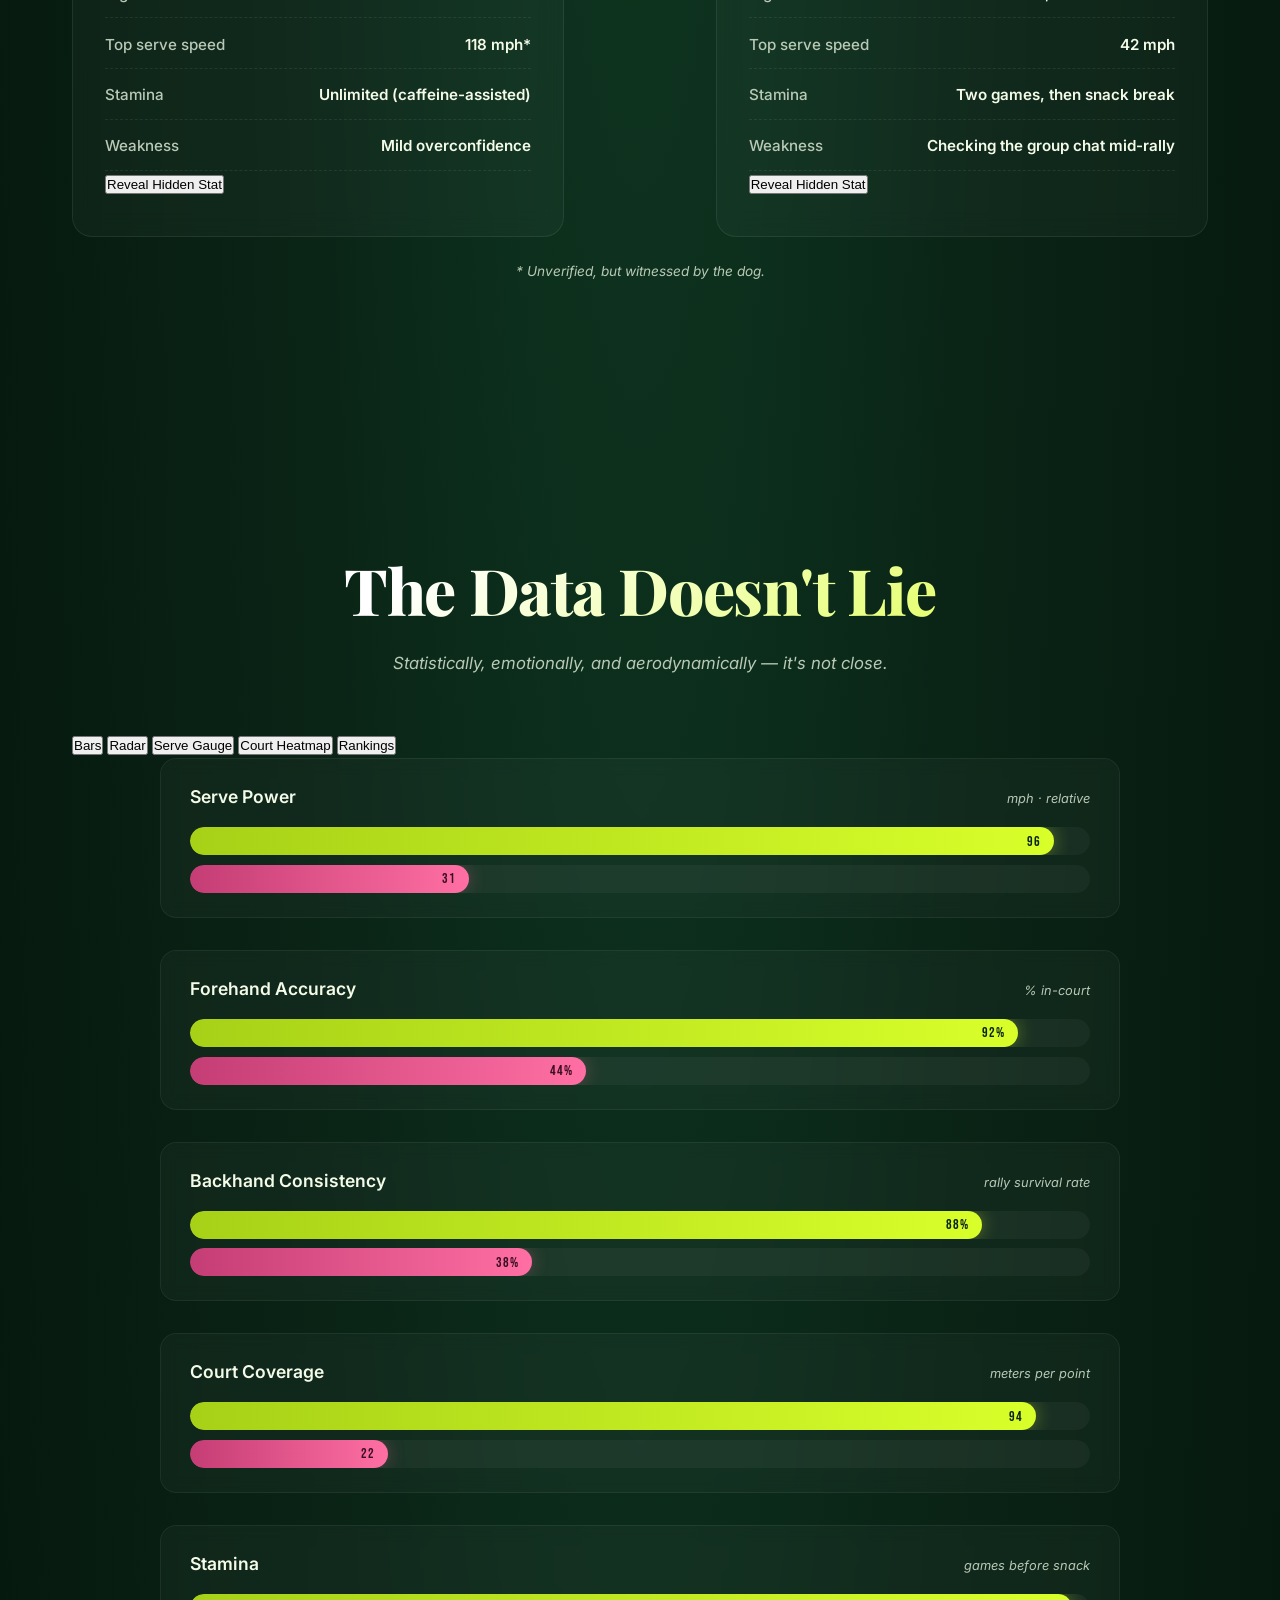
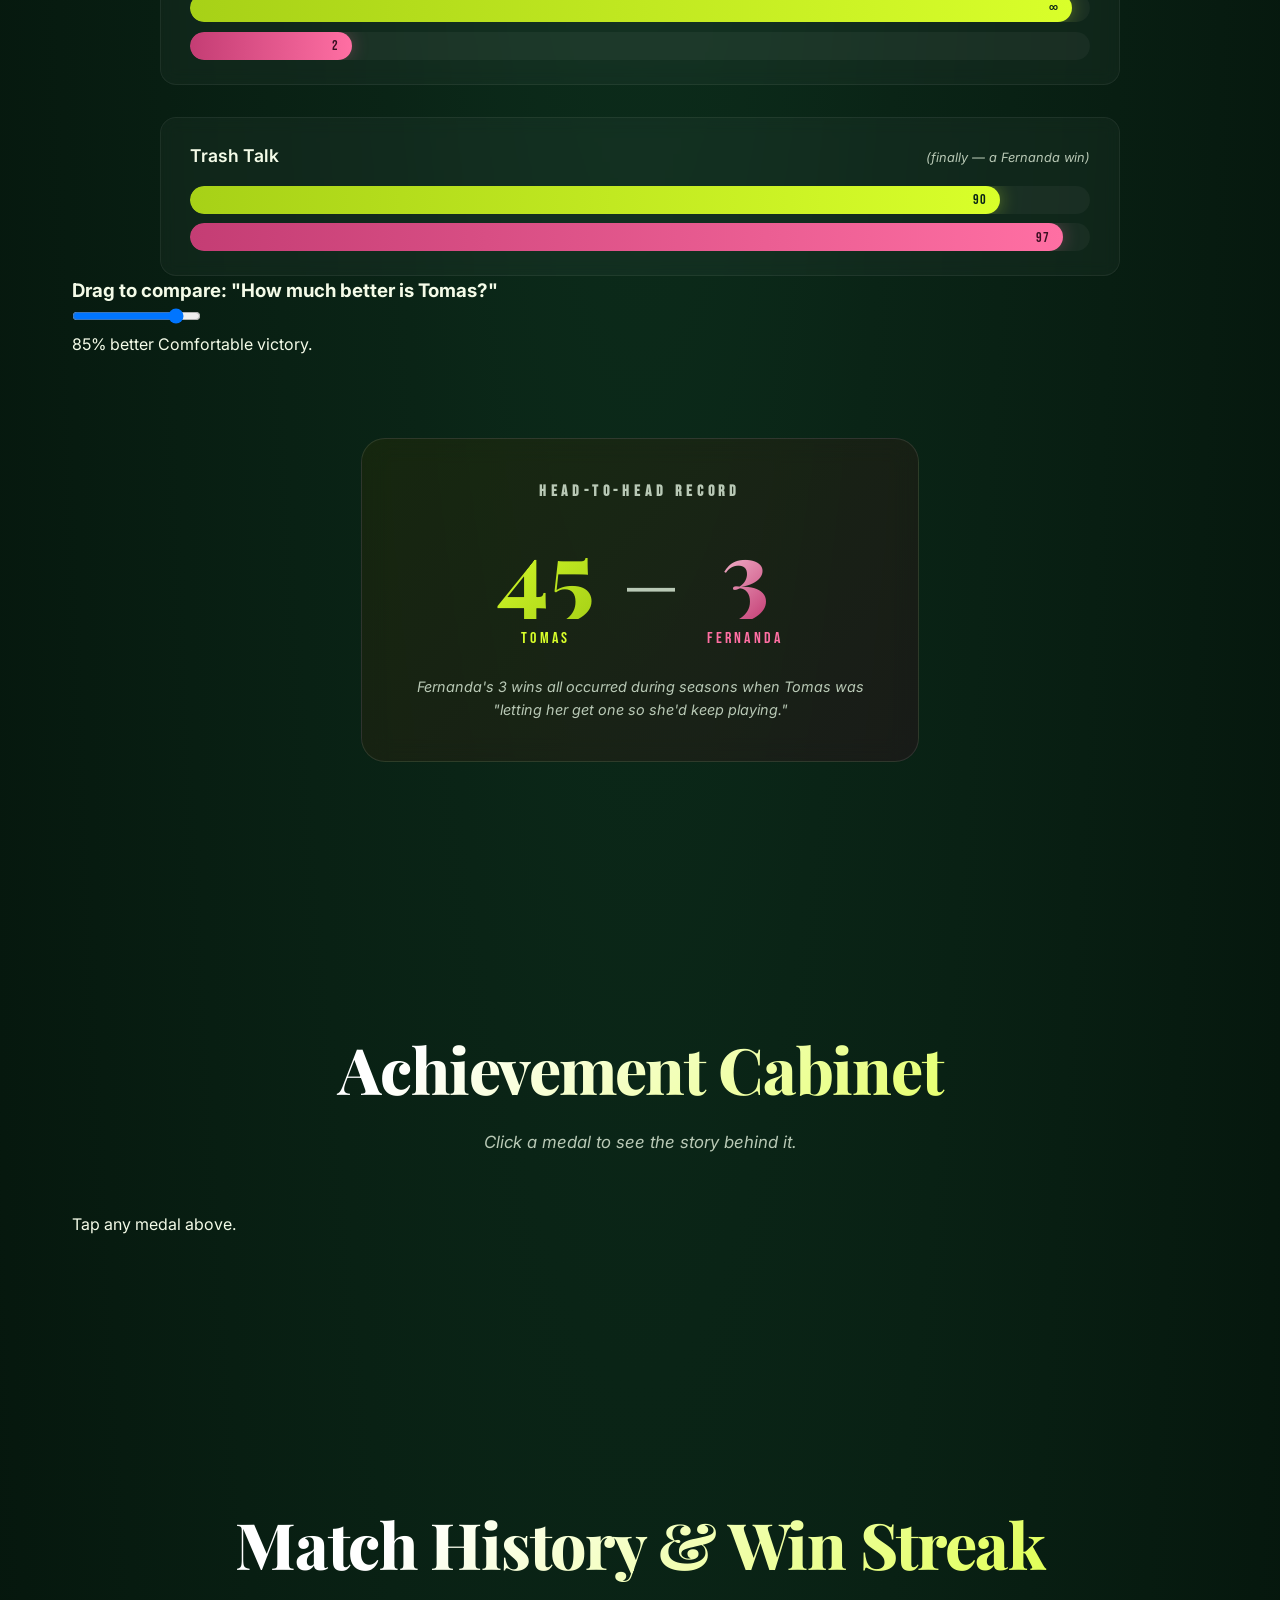
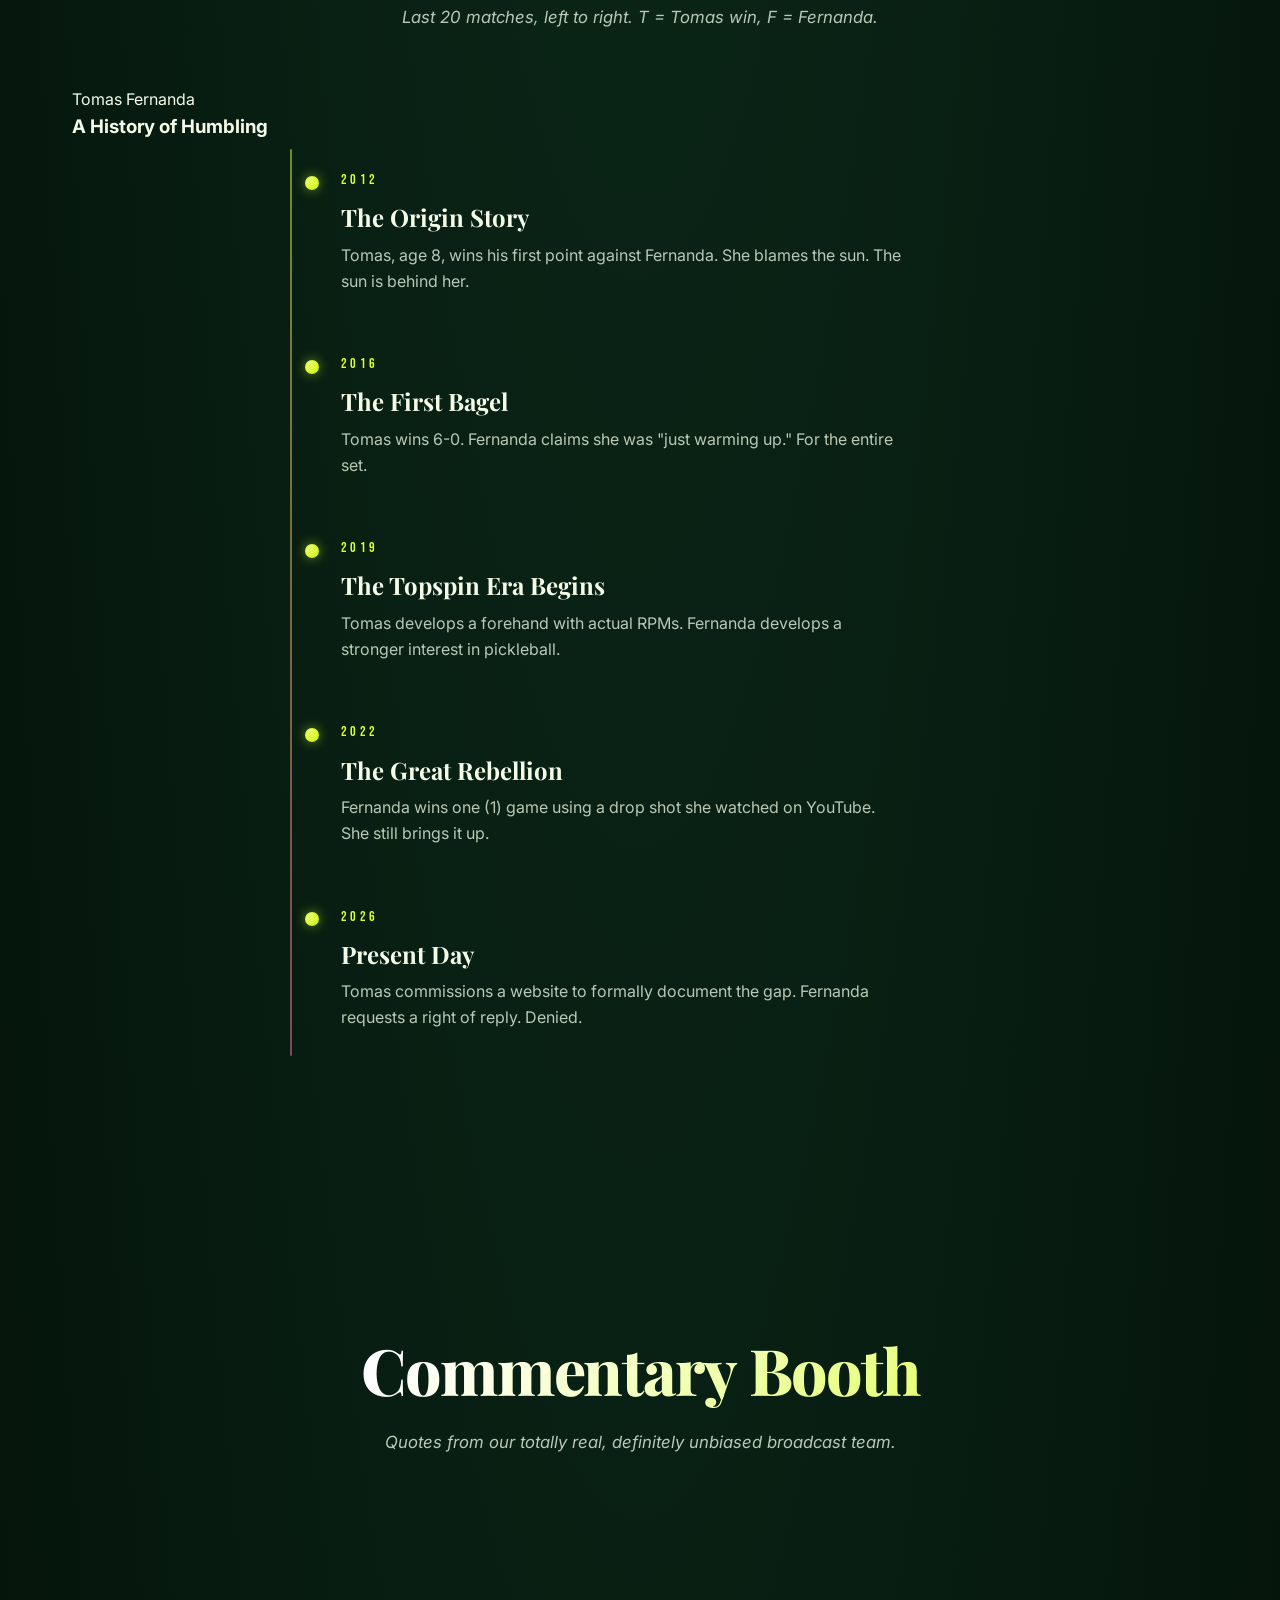
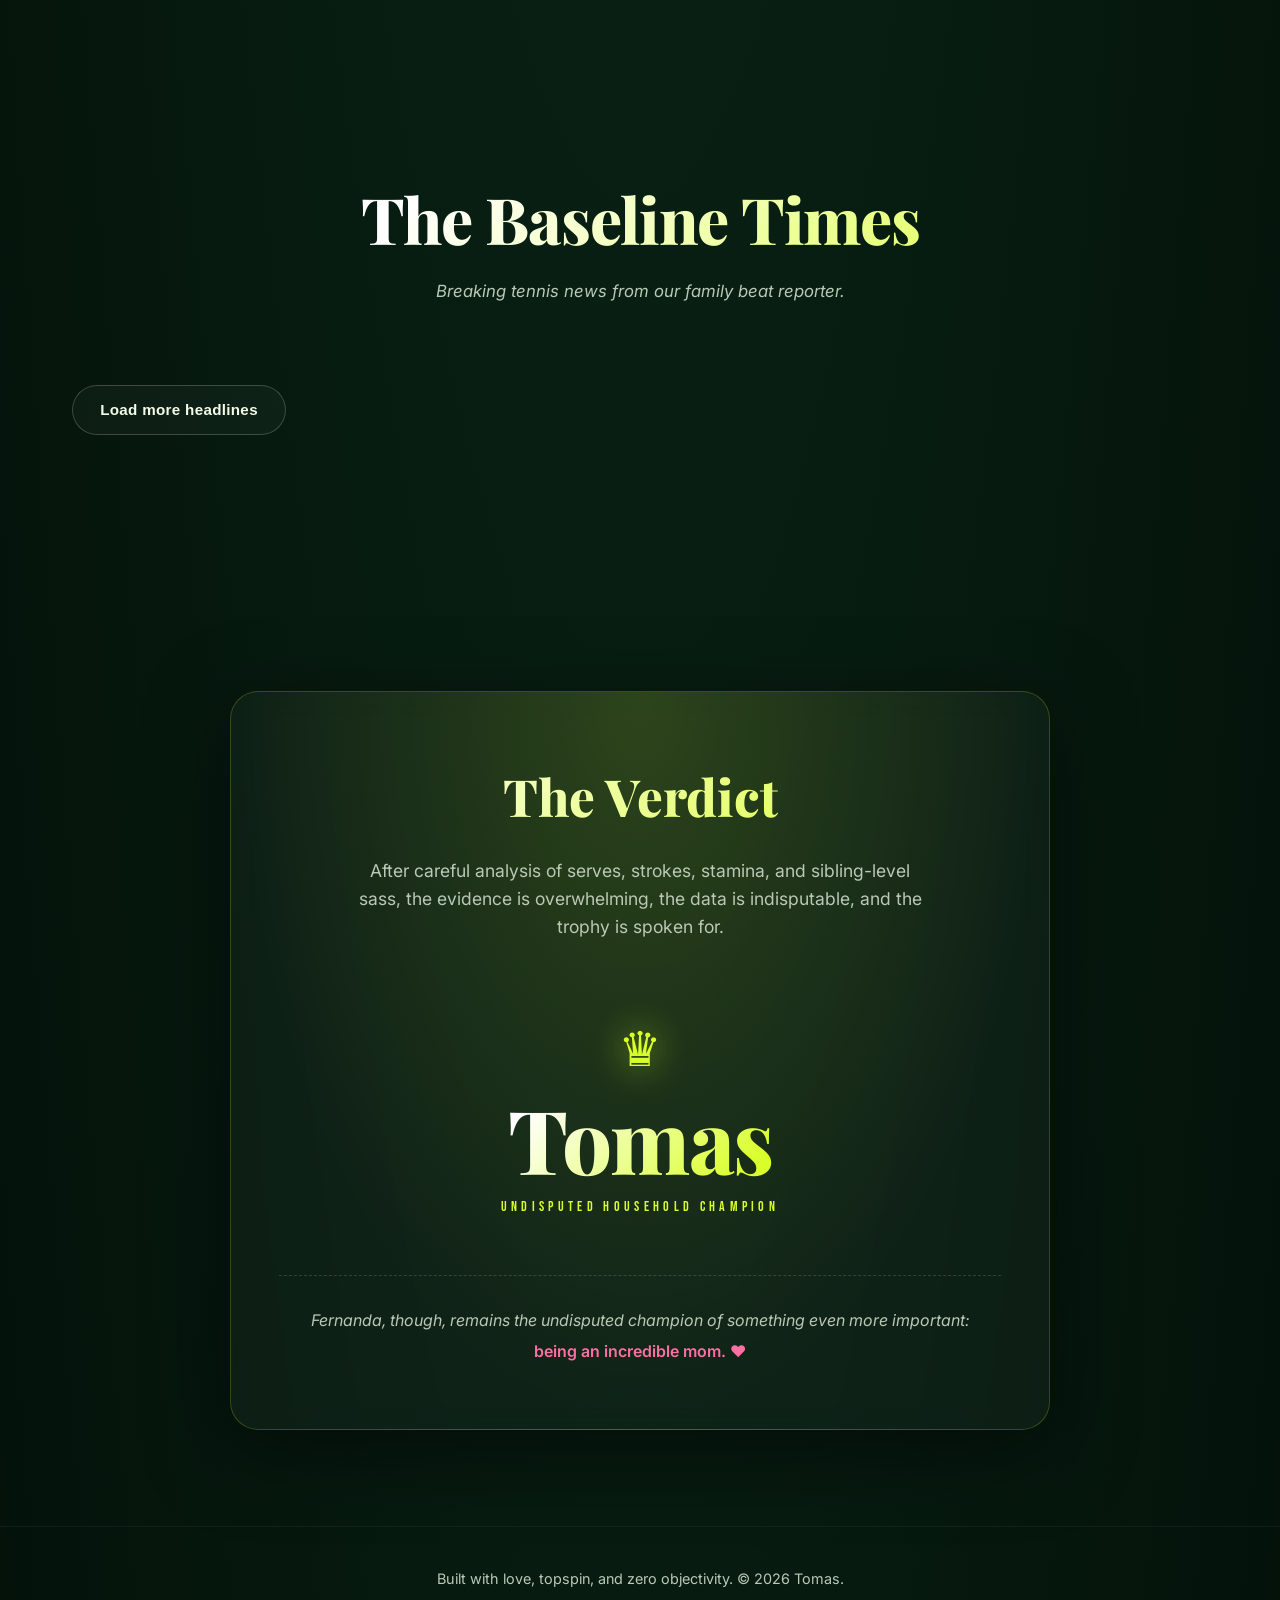
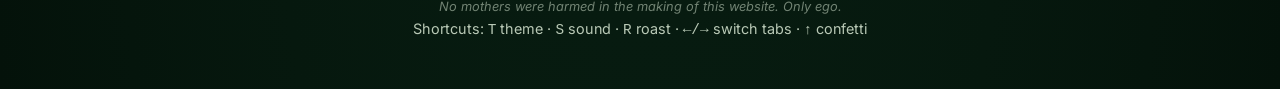
==== commit 5ba47289: "Expand site structure with new sections for charts, badges, and news Adds markup for view tabs (bars" ====
--- a/index.html
+++ b/index.html
@@ -1,8 +1,10 @@
 <!DOCTYPE html>
-<html lang="en">
+<html lang="en" data-theme="dark">
 <head>
   <meta charset="UTF-8" />
   <meta name="viewport" content="width=device-width, initial-scale=1.0" />
+  <meta name="description" content="The definitive, utterly biased, scientifically dubious comparison of Tomas vs. Fernanda at tennis." />
+  <meta name="theme-color" content="#0a2416" />
   <title>Tomas vs. Fernanda — The Ultimate Tennis Showdown</title>
   <link rel="preconnect" href="https://fonts.googleapis.com">
   <link rel="preconnect" href="https://fonts.gstatic.com" crossorigin>
@@ -10,8 +12,20 @@
   <link rel="stylesheet" href="styles.css" />
 </head>
 <body>
-  <!-- Animated background -->
-  <div class="court-bg">
+  <!-- Skip link for keyboard users -->
+  <a href="#main" class="skip-link">Skip to content</a>
+
+  <!-- LOADING SCREEN -->
+  <div id="loader" class="loader" aria-hidden="true">
+    <div class="loader__ball">
+      <span class="seam seam--one"></span>
+      <span class="seam seam--two"></span>
+    </div>
+    <p class="loader__text">Warming up...</p>
+  </div>
+
+  <!-- Court background -->
+  <div class="court-bg" aria-hidden="true">
     <div class="court-line court-line--h top"></div>
     <div class="court-line court-line--h mid"></div>
     <div class="court-line court-line--h bot"></div>
@@ -29,253 +43,397 @@
   </div>
 
   <!-- NAV -->
-  <nav class="nav">
-    <div class="nav__logo">
-      <span class="logo-ball"></span>
+  <nav class="nav" aria-label="Primary">
+    <a href="#top" class="nav__logo" aria-label="Home">
+      <span class="logo-ball" aria-hidden="true"></span>
       <span>T<span class="vs-mini">vs</span>F</span>
-    </div>
+    </a>
     <ul class="nav__links">
       <li><a href="#showdown">Showdown</a></li>
-      <li><a href="#stats">Stats</a></li>
+      <li><a href="#stats-section">Stats</a></li>
+      <li><a href="#badges">Badges</a></li>
       <li><a href="#timeline">Timeline</a></li>
+      <li><a href="#news">News</a></li>
       <li><a href="#verdict">Verdict</a></li>
     </ul>
+    <div class="nav__tools">
+      <button id="sound-toggle" class="icon-btn" aria-pressed="false" aria-label="Toggle sound effects" title="Sound effects">
+        <span class="icon-btn__on" aria-hidden="true">♪</span>
+        <span class="icon-btn__off" aria-hidden="true">⊘</span>
+      </button>
+      <button id="theme-toggle" class="icon-btn" aria-label="Toggle light/dark theme" title="Theme">
+        <span class="icon-btn__on" aria-hidden="true">☀</span>
+        <span class="icon-btn__off" aria-hidden="true">☾</span>
+      </button>
+      <button id="share-btn" class="icon-btn" aria-label="Share this site" title="Share">
+        <span aria-hidden="true">↗</span>
+      </button>
+    </div>
   </nav>
 
-  <!-- HERO -->
-  <header class="hero">
-    <div class="hero__content">
-      <p class="hero__eyebrow">An Unauthorized Family Biography</p>
-      <h1 class="hero__title">
-        <span class="title-line">Tomas</span>
-        <span class="title-vs">vs.</span>
-        <span class="title-line title-line--fern">Fernanda</span>
-      </h1>
-      <p class="hero__subtitle">
-        A loving, meticulously researched, scientifically questionable comparison of
-        two world-class competitors who share a kitchen.
-      </p>
-      <div class="hero__cta">
-        <a href="#showdown" class="btn btn--primary">See the Matchup</a>
-        <a href="#verdict" class="btn btn--ghost">Skip to Verdict</a>
-      </div>
-      <div class="hero__scoreboard">
-        <div class="scorecard scorecard--tomas">
-          <span class="scorecard__label">Tomas</span>
-          <span class="scorecard__score">6</span>
-          <span class="scorecard__score">6</span>
-          <span class="scorecard__score">6</span>
-        </div>
-        <div class="scorecard scorecard--fern">
-          <span class="scorecard__label">Fernanda</span>
-          <span class="scorecard__score">2</span>
-          <span class="scorecard__score">3</span>
-          <span class="scorecard__score">1</span>
-        </div>
-      </div>
-    </div>
-    <div class="hero__ball" aria-hidden="true">
-      <div class="tennis-ball">
-        <span class="seam seam--one"></span>
-        <span class="seam seam--two"></span>
-      </div>
-    </div>
-  </header>
-
-  <!-- SHOWDOWN -->
-  <section id="showdown" class="showdown">
-    <h2 class="section__title">The Matchup</h2>
-    <p class="section__subtitle">Two players. One backyard court. Zero mercy.</p>
-
-    <div class="showdown__grid">
-      <article class="player player--tomas">
-        <div class="player__avatar">T</div>
-        <h3 class="player__name">Tomas</h3>
-        <p class="player__handle">@the_forehand_phenom</p>
-        <dl class="player__facts">
-          <div><dt>Dominant hand</dt><dd>Right (devastatingly so)</dd></div>
-          <div><dt>Signature shot</dt><dd>Inside-out forehand</dd></div>
-          <div><dt>Top serve speed</dt><dd>118 mph*</dd></div>
-          <div><dt>Stamina</dt><dd>Unlimited (caffeine-assisted)</dd></div>
-          <div><dt>Weakness</dt><dd>Mild overconfidence</dd></div>
-        </dl>
-      </article>
-
-      <div class="showdown__vs">
-        <span>VS</span>
-      </div>
-
-      <article class="player player--fern">
-        <div class="player__avatar">F</div>
-        <h3 class="player__name">Fernanda</h3>
-        <p class="player__handle">@the_mom_with_a_backhand</p>
-        <dl class="player__facts">
-          <div><dt>Dominant hand</dt><dd>Right (when not holding a phone)</dd></div>
-          <div><dt>Signature shot</dt><dd>The "wait, was that in?" lob</dd></div>
-          <div><dt>Top serve speed</dt><dd>42 mph</dd></div>
-          <div><dt>Stamina</dt><dd>Two games, then snack break</dd></div>
-          <div><dt>Weakness</dt><dd>Checking the group chat mid-rally</dd></div>
-        </dl>
-      </article>
-    </div>
-    <p class="footnote">* Unverified, but witnessed by the dog.</p>
-  </section>
-
-  <!-- STATS -->
-  <section id="stats" class="stats">
-    <h2 class="section__title">The Data Doesn't Lie</h2>
-    <p class="section__subtitle">Statistically, emotionally, and aerodynamically — it's not close.</p>
-
-    <div class="stats__list">
-      <!-- Each stat: tomas value on left (higher = better), fern on right -->
-      <div class="stat" data-tomas="96" data-fern="31">
-        <div class="stat__label">
-          <span>Serve Power</span>
-          <span class="stat__unit">mph · relative</span>
-        </div>
-        <div class="stat__bars">
-          <div class="stat__bar stat__bar--tomas"><span class="stat__fill" style="--w:96%"><span class="stat__value">96</span></span></div>
-          <div class="stat__bar stat__bar--fern"><span class="stat__fill" style="--w:31%"><span class="stat__value">31</span></span></div>
-        </div>
-      </div>
-
-      <div class="stat" data-tomas="92" data-fern="44">
-        <div class="stat__label">
-          <span>Forehand Accuracy</span>
-          <span class="stat__unit">% in-court</span>
-        </div>
-        <div class="stat__bars">
-          <div class="stat__bar stat__bar--tomas"><span class="stat__fill" style="--w:92%"><span class="stat__value">92%</span></span></div>
-          <div class="stat__bar stat__bar--fern"><span class="stat__fill" style="--w:44%"><span class="stat__value">44%</span></span></div>
-        </div>
-      </div>
-
-      <div class="stat" data-tomas="88" data-fern="38">
-        <div class="stat__label">
-          <span>Backhand Consistency</span>
-          <span class="stat__unit">rally survival rate</span>
-        </div>
-        <div class="stat__bars">
-          <div class="stat__bar stat__bar--tomas"><span class="stat__fill" style="--w:88%"><span class="stat__value">88%</span></span></div>
-          <div class="stat__bar stat__bar--fern"><span class="stat__fill" style="--w:38%"><span class="stat__value">38%</span></span></div>
-        </div>
-      </div>
-
-      <div class="stat" data-tomas="94" data-fern="22">
-        <div class="stat__label">
-          <span>Court Coverage</span>
-          <span class="stat__unit">meters per point</span>
-        </div>
-        <div class="stat__bars">
-          <div class="stat__bar stat__bar--tomas"><span class="stat__fill" style="--w:94%"><span class="stat__value">94</span></span></div>
-          <div class="stat__bar stat__bar--fern"><span class="stat__fill" style="--w:22%"><span class="stat__value">22</span></span></div>
-        </div>
-      </div>
-
-      <div class="stat" data-tomas="98" data-fern="18">
-        <div class="stat__label">
-          <span>Stamina</span>
-          <span class="stat__unit">games before snack</span>
-        </div>
-        <div class="stat__bars">
-          <div class="stat__bar stat__bar--tomas"><span class="stat__fill" style="--w:98%"><span class="stat__value">∞</span></span></div>
-          <div class="stat__bar stat__bar--fern"><span class="stat__fill" style="--w:18%"><span class="stat__value">2</span></span></div>
-        </div>
-      </div>
-
-      <div class="stat" data-tomas="90" data-fern="97">
-        <div class="stat__label">
-          <span>Trash Talk</span>
-          <span class="stat__unit">(finally — a Fernanda win)</span>
-        </div>
-        <div class="stat__bars">
-          <div class="stat__bar stat__bar--tomas"><span class="stat__fill" style="--w:90%"><span class="stat__value">90</span></span></div>
-          <div class="stat__bar stat__bar--fern"><span class="stat__fill" style="--w:97%"><span class="stat__value">97</span></span></div>
-        </div>
-      </div>
-    </div>
-
-    <!-- Head-to-head record -->
-    <div class="h2h">
-      <div class="h2h__card">
-        <h3>Head-to-Head Record</h3>
-        <div class="h2h__score">
-          <div class="h2h__side h2h__side--tomas">
-            <span class="h2h__num" data-count="47">0</span>
-            <span class="h2h__name">Tomas</span>
-          </div>
-          <span class="h2h__dash">—</span>
-          <div class="h2h__side h2h__side--fern">
-            <span class="h2h__num" data-count="3">0</span>
-            <span class="h2h__name">Fernanda</span>
-          </div>
-        </div>
-        <p class="h2h__asterisk">
-          Fernanda's 3 wins all occurred during seasons when Tomas was
-          "letting her get one so she'd keep playing."
+  <main id="main">
+    <span id="top" class="anchor" aria-hidden="true"></span>
+
+    <!-- HERO with serve animation -->
+    <header class="hero">
+      <div class="hero__content">
+        <p class="hero__eyebrow">An Unauthorized Family Biography</p>
+        <h1 class="hero__title">
+          <span class="title-line">Tomas</span>
+          <span class="title-vs">vs.</span>
+          <span class="title-line title-line--fern">Fernanda</span>
+        </h1>
+        <p class="hero__subtitle">
+          A loving, meticulously researched, scientifically questionable comparison of
+          two world-class competitors who share a kitchen.
         </p>
-      </div>
-    </div>
-  </section>
-
-  <!-- TIMELINE -->
-  <section id="timeline" class="timeline">
-    <h2 class="section__title">A History of Humbling</h2>
-    <p class="section__subtitle">Key moments in the Tomas Tennis Cinematic Universe.</p>
-
-    <ol class="timeline__list">
-      <li class="timeline__item">
-        <span class="timeline__year">2012</span>
-        <h4>The Origin Story</h4>
-        <p>Tomas, age 8, wins his first point against Fernanda. She blames the sun. The sun is behind her.</p>
-      </li>
-      <li class="timeline__item">
-        <span class="timeline__year">2016</span>
-        <h4>The First Bagel</h4>
-        <p>Tomas wins 6-0. Fernanda claims she was "just warming up." For the entire set.</p>
-      </li>
-      <li class="timeline__item">
-        <span class="timeline__year">2019</span>
-        <h4>The Topspin Era Begins</h4>
-        <p>Tomas develops a forehand with actual RPMs. Fernanda develops a stronger interest in pickleball.</p>
-      </li>
-      <li class="timeline__item">
-        <span class="timeline__year">2022</span>
-        <h4>The Great Rebellion</h4>
-        <p>Fernanda wins one (1) game using a drop shot she watched on YouTube. She still brings it up.</p>
-      </li>
-      <li class="timeline__item">
-        <span class="timeline__year">2026</span>
-        <h4>Present Day</h4>
-        <p>Tomas commissions a website to formally document the gap. Fernanda requests a right of reply. Denied.</p>
-      </li>
-    </ol>
-  </section>
-
-  <!-- VERDICT -->
-  <section id="verdict" class="verdict">
-    <div class="verdict__card">
-      <h2 class="verdict__title">The Verdict</h2>
-      <p class="verdict__body">
-        After careful analysis of serves, strokes, stamina, and sibling-level sass,
-        the evidence is overwhelming, the data is indisputable, and the trophy is spoken for.
-      </p>
-      <div class="verdict__winner">
-        <span class="verdict__crown">♛</span>
-        <span class="verdict__name">Tomas</span>
-        <span class="verdict__subtitle">Undisputed Household Champion</span>
-      </div>
-      <p class="verdict__love">
-        Fernanda, though, remains the undisputed champion of something even more important:
-        <span class="verdict__heart">being an incredible mom. ♥</span>
-      </p>
-    </div>
-  </section>
+        <div class="hero__cta">
+          <a href="#showdown" class="btn btn--primary">See the Matchup</a>
+          <a href="#verdict" class="btn btn--ghost">Skip to Verdict</a>
+          <button id="roast-btn" class="btn btn--fern" aria-controls="roast-output">🔥 Roast Mode</button>
+        </div>
+        <p id="roast-output" class="roast-output" aria-live="polite"></p>
+
+        <div class="hero__scoreboard" role="img" aria-label="Scoreboard: Tomas 6-6-6, Fernanda 2-3-1">
+          <div class="scorecard scorecard--tomas">
+            <span class="scorecard__label">Tomas</span>
+            <span class="scorecard__score">6</span>
+            <span class="scorecard__score">6</span>
+            <span class="scorecard__score">6</span>
+          </div>
+          <div class="scorecard scorecard--fern">
+            <span class="scorecard__label">Fernanda</span>
+            <span class="scorecard__score">2</span>
+            <span class="scorecard__score">3</span>
+            <span class="scorecard__score">1</span>
+          </div>
+        </div>
+      </div>
+
+      <!-- Serving animation stage -->
+      <div class="hero__stage" aria-hidden="true">
+        <div class="server">
+          <div class="server__racket"></div>
+          <span class="server__label">Tomas</span>
+        </div>
+        <div class="receiver">
+          <div class="receiver__racket"></div>
+          <span class="receiver__label">Fernanda</span>
+        </div>
+        <div class="serve-ball">
+          <div class="tennis-ball tennis-ball--sm">
+            <span class="seam seam--one"></span>
+            <span class="seam seam--two"></span>
+            <span class="motion-blur"></span>
+          </div>
+        </div>
+        <div class="trail"></div>
+      </div>
+    </header>
+
+    <!-- SHOWDOWN -->
+    <section id="showdown" class="showdown reveal">
+      <h2 class="section__title">The Matchup</h2>
+      <p class="section__subtitle">Two players. One backyard court. Zero mercy.</p>
+
+      <div class="showdown__grid">
+        <article class="player player--tomas">
+          <div class="player__avatar" aria-hidden="true">T</div>
+          <h3 class="player__name">Tomas</h3>
+          <p class="player__handle">@the_forehand_phenom</p>
+          <dl class="player__facts">
+            <div><dt>Dominant hand</dt><dd>Right (devastatingly so)</dd></div>
+            <div><dt>Signature shot</dt><dd>Inside-out forehand</dd></div>
+            <div><dt>Top serve speed</dt><dd>118 mph*</dd></div>
+            <div><dt>Stamina</dt><dd>Unlimited (caffeine-assisted)</dd></div>
+            <div><dt>Weakness</dt><dd>Mild overconfidence</dd></div>
+          </dl>
+          <button class="hidden-stat-btn" data-target="hs-tomas" aria-expanded="false" aria-controls="hs-tomas">
+            Reveal Hidden Stat
+          </button>
+          <div id="hs-tomas" class="hidden-stat" hidden>
+            <strong>Unofficial ATP ranking:</strong> #1 in our zip code.
+          </div>
+        </article>
+
+        <div class="showdown__vs" aria-hidden="true">
+          <span>VS</span>
+        </div>
+
+        <article class="player player--fern">
+          <div class="player__avatar" aria-hidden="true">F</div>
+          <h3 class="player__name">Fernanda</h3>
+          <p class="player__handle">@the_mom_with_a_backhand</p>
+          <dl class="player__facts">
+            <div><dt>Dominant hand</dt><dd>Right (when not holding a phone)</dd></div>
+            <div><dt>Signature shot</dt><dd>The "wait, was that in?" lob</dd></div>
+            <div><dt>Top serve speed</dt><dd>42 mph</dd></div>
+            <div><dt>Stamina</dt><dd>Two games, then snack break</dd></div>
+            <div><dt>Weakness</dt><dd>Checking the group chat mid-rally</dd></div>
+          </dl>
+          <button class="hidden-stat-btn" data-target="hs-fern" aria-expanded="false" aria-controls="hs-fern">
+            Reveal Hidden Stat
+          </button>
+          <div id="hs-fern" class="hidden-stat" hidden>
+            <strong>Unofficial WTA ranking:</strong> Unranked but beloved.
+          </div>
+        </article>
+      </div>
+      <p class="footnote">* Unverified, but witnessed by the dog.</p>
+    </section>
+
+    <!-- STATS with view tabs -->
+    <section id="stats-section" class="stats reveal">
+      <h2 class="section__title">The Data Doesn't Lie</h2>
+      <p class="section__subtitle">Statistically, emotionally, and aerodynamically — it's not close.</p>
+
+      <div class="tabs" role="tablist" aria-label="Comparison views">
+        <button class="tab is-active" role="tab" aria-selected="true" data-view="bars" id="tab-bars" aria-controls="view-bars">Bars</button>
+        <button class="tab" role="tab" aria-selected="false" data-view="radar" id="tab-radar" aria-controls="view-radar">Radar</button>
+        <button class="tab" role="tab" aria-selected="false" data-view="gauge" id="tab-gauge" aria-controls="view-gauge">Serve Gauge</button>
+        <button class="tab" role="tab" aria-selected="false" data-view="heatmap" id="tab-heatmap" aria-controls="view-heatmap">Court Heatmap</button>
+        <button class="tab" role="tab" aria-selected="false" data-view="rankings" id="tab-rankings" aria-controls="view-rankings">Rankings</button>
+      </div>
+
+      <!-- BARS VIEW -->
+      <div id="view-bars" class="view is-active" role="tabpanel" aria-labelledby="tab-bars">
+        <div class="stats__list">
+          <div class="stat" data-tomas="96" data-fern="31">
+            <div class="stat__label"><span>Serve Power</span><span class="stat__unit">mph · relative</span></div>
+            <div class="stat__bars">
+              <div class="stat__bar stat__bar--tomas"><span class="stat__fill" style="--w:96%"><span class="stat__value">96</span></span></div>
+              <div class="stat__bar stat__bar--fern"><span class="stat__fill" style="--w:31%"><span class="stat__value">31</span></span></div>
+            </div>
+          </div>
+          <div class="stat" data-tomas="92" data-fern="44">
+            <div class="stat__label"><span>Forehand Accuracy</span><span class="stat__unit">% in-court</span></div>
+            <div class="stat__bars">
+              <div class="stat__bar stat__bar--tomas"><span class="stat__fill" style="--w:92%"><span class="stat__value">92%</span></span></div>
+              <div class="stat__bar stat__bar--fern"><span class="stat__fill" style="--w:44%"><span class="stat__value">44%</span></span></div>
+            </div>
+          </div>
+          <div class="stat" data-tomas="88" data-fern="38">
+            <div class="stat__label"><span>Backhand Consistency</span><span class="stat__unit">rally survival rate</span></div>
+            <div class="stat__bars">
+              <div class="stat__bar stat__bar--tomas"><span class="stat__fill" style="--w:88%"><span class="stat__value">88%</span></span></div>
+              <div class="stat__bar stat__bar--fern"><span class="stat__fill" style="--w:38%"><span class="stat__value">38%</span></span></div>
+            </div>
+          </div>
+          <div class="stat" data-tomas="94" data-fern="22">
+            <div class="stat__label"><span>Court Coverage</span><span class="stat__unit">meters per point</span></div>
+            <div class="stat__bars">
+              <div class="stat__bar stat__bar--tomas"><span class="stat__fill" style="--w:94%"><span class="stat__value">94</span></span></div>
+              <div class="stat__bar stat__bar--fern"><span class="stat__fill" style="--w:22%"><span class="stat__value">22</span></span></div>
+            </div>
+          </div>
+          <div class="stat" data-tomas="98" data-fern="18">
+            <div class="stat__label"><span>Stamina</span><span class="stat__unit">games before snack</span></div>
+            <div class="stat__bars">
+              <div class="stat__bar stat__bar--tomas"><span class="stat__fill" style="--w:98%"><span class="stat__value">∞</span></span></div>
+              <div class="stat__bar stat__bar--fern"><span class="stat__fill" style="--w:18%"><span class="stat__value">2</span></span></div>
+            </div>
+          </div>
+          <div class="stat" data-tomas="90" data-fern="97">
+            <div class="stat__label"><span>Trash Talk</span><span class="stat__unit">(finally — a Fernanda win)</span></div>
+            <div class="stat__bars">
+              <div class="stat__bar stat__bar--tomas"><span class="stat__fill" style="--w:90%"><span class="stat__value">90</span></span></div>
+              <div class="stat__bar stat__bar--fern"><span class="stat__fill" style="--w:97%"><span class="stat__value">97</span></span></div>
+            </div>
+          </div>
+        </div>
+
+        <!-- DRAGGABLE COMPARISON SLIDER -->
+        <div class="slider-card">
+          <h3 class="slider-card__title">Drag to compare: "How much better is Tomas?"</h3>
+          <input type="range" id="compare-slider" min="0" max="100" value="85" aria-label="Tomas superiority percentage" />
+          <div class="slider-card__readout">
+            <span id="slider-value">85</span>% better
+            <span id="slider-commentary" class="slider-card__comment">Comfortable victory.</span>
+          </div>
+        </div>
+      </div>
+
+      <!-- RADAR VIEW -->
+      <div id="view-radar" class="view" role="tabpanel" aria-labelledby="tab-radar" hidden>
+        <div class="radar-wrap">
+          <svg id="radar-svg" viewBox="0 0 420 420" class="radar" aria-label="Skill radar comparing Tomas and Fernanda"></svg>
+          <ul class="radar-legend">
+            <li><span class="dot dot--tomas"></span>Tomas</li>
+            <li><span class="dot dot--fern"></span>Fernanda</li>
+          </ul>
+        </div>
+      </div>
+
+      <!-- GAUGE VIEW -->
+      <div id="view-gauge" class="view" role="tabpanel" aria-labelledby="tab-gauge" hidden>
+        <div class="gauges">
+          <figure class="gauge gauge--tomas">
+            <svg viewBox="0 0 200 120" class="gauge__svg" aria-hidden="true">
+              <path d="M20,110 A80,80 0 0,1 180,110" fill="none" stroke="rgba(255,255,255,0.08)" stroke-width="12" stroke-linecap="round"/>
+              <path class="gauge__arc" d="M20,110 A80,80 0 0,1 180,110" fill="none" stroke-width="12" stroke-linecap="round"/>
+              <line class="gauge__needle" x1="100" y1="110" x2="100" y2="40" stroke-width="3" stroke-linecap="round"/>
+              <circle cx="100" cy="110" r="6" class="gauge__pin"/>
+            </svg>
+            <figcaption>
+              <span class="gauge__value" data-speed="118">0</span><span class="gauge__unit">mph</span>
+              <span class="gauge__who">Tomas</span>
+            </figcaption>
+          </figure>
+          <figure class="gauge gauge--fern">
+            <svg viewBox="0 0 200 120" class="gauge__svg" aria-hidden="true">
+              <path d="M20,110 A80,80 0 0,1 180,110" fill="none" stroke="rgba(255,255,255,0.08)" stroke-width="12" stroke-linecap="round"/>
+              <path class="gauge__arc" d="M20,110 A80,80 0 0,1 180,110" fill="none" stroke-width="12" stroke-linecap="round"/>
+              <line class="gauge__needle" x1="100" y1="110" x2="100" y2="40" stroke-width="3" stroke-linecap="round"/>
+              <circle cx="100" cy="110" r="6" class="gauge__pin"/>
+            </svg>
+            <figcaption>
+              <span class="gauge__value" data-speed="42">0</span><span class="gauge__unit">mph</span>
+              <span class="gauge__who">Fernanda</span>
+            </figcaption>
+          </figure>
+        </div>
+      </div>
+
+      <!-- HEATMAP VIEW -->
+      <div id="view-heatmap" class="view" role="tabpanel" aria-labelledby="tab-heatmap" hidden>
+        <p class="view__caption">Court dominance zones (warmer = more shots landed).</p>
+        <div class="heatmap-wrap">
+          <figure class="heatmap">
+            <figcaption>Tomas</figcaption>
+            <div class="heatmap__court" id="heatmap-tomas" aria-hidden="true"></div>
+          </figure>
+          <figure class="heatmap">
+            <figcaption>Fernanda</figcaption>
+            <div class="heatmap__court" id="heatmap-fern" aria-hidden="true"></div>
+          </figure>
+        </div>
+      </div>
+
+      <!-- RANKINGS VIEW -->
+      <div id="view-rankings" class="view" role="tabpanel" aria-labelledby="tab-rankings" hidden>
+        <ol class="rankings">
+          <li class="rankings__item rankings__item--gold">
+            <span class="rankings__rank">1</span>
+            <span class="rankings__name">Tomas</span>
+            <span class="rankings__points">9,842 pts</span>
+          </li>
+          <li class="rankings__item">
+            <span class="rankings__rank">2</span>
+            <span class="rankings__name">The Dog</span>
+            <span class="rankings__points">612 pts</span>
+          </li>
+          <li class="rankings__item">
+            <span class="rankings__rank">3</span>
+            <span class="rankings__name">The Wall</span>
+            <span class="rankings__points">408 pts</span>
+          </li>
+          <li class="rankings__item">
+            <span class="rankings__rank">4</span>
+            <span class="rankings__name">Fernanda</span>
+            <span class="rankings__points">147 pts</span>
+          </li>
+        </ol>
+        <p class="footnote">Rankings based on a proprietary algorithm. Appeals must be submitted in writing to Tomas.</p>
+      </div>
+
+      <!-- H2H record -->
+      <div class="h2h">
+        <div class="h2h__card">
+          <h3>Head-to-Head Record</h3>
+          <div class="h2h__score">
+            <div class="h2h__side h2h__side--tomas">
+              <span class="h2h__num" data-count="47">0</span>
+              <span class="h2h__name">Tomas</span>
+            </div>
+            <span class="h2h__dash" aria-hidden="true">—</span>
+            <div class="h2h__side h2h__side--fern">
+              <span class="h2h__num" data-count="3">0</span>
+              <span class="h2h__name">Fernanda</span>
+            </div>
+          </div>
+          <p class="h2h__asterisk">
+            Fernanda's 3 wins all occurred during seasons when Tomas was
+            "letting her get one so she'd keep playing."
+          </p>
+        </div>
+      </div>
+    </section>
+
+    <!-- ACHIEVEMENT BADGES -->
+    <section id="badges" class="badges reveal">
+      <h2 class="section__title">Achievement Cabinet</h2>
+      <p class="section__subtitle">Click a medal to see the story behind it.</p>
+      <div class="badge-grid" id="badge-grid"></div>
+      <p id="badge-story" class="badge-story" aria-live="polite">Tap any medal above.</p>
+    </section>
+
+    <!-- MATCH HISTORY with W/L streak -->
+    <section id="timeline" class="timeline reveal">
+      <h2 class="section__title">Match History &amp; Win Streak</h2>
+      <p class="section__subtitle">Last 20 matches, left to right. T = Tomas win, F = Fernanda.</p>
+
+      <div class="streak" id="streak" aria-label="Match results timeline"></div>
+      <div class="streak-legend">
+        <span><i class="streak__chip streak__chip--t"></i> Tomas</span>
+        <span><i class="streak__chip streak__chip--f"></i> Fernanda</span>
+      </div>
+
+      <h3 class="timeline__heading">A History of Humbling</h3>
+      <ol class="timeline__list">
+        <li class="timeline__item"><span class="timeline__year">2012</span><h4>The Origin Story</h4><p>Tomas, age 8, wins his first point against Fernanda. She blames the sun. The sun is behind her.</p></li>
+        <li class="timeline__item"><span class="timeline__year">2016</span><h4>The First Bagel</h4><p>Tomas wins 6-0. Fernanda claims she was "just warming up." For the entire set.</p></li>
+        <li class="timeline__item"><span class="timeline__year">2019</span><h4>The Topspin Era Begins</h4><p>Tomas develops a forehand with actual RPMs. Fernanda develops a stronger interest in pickleball.</p></li>
+        <li class="timeline__item"><span class="timeline__year">2022</span><h4>The Great Rebellion</h4><p>Fernanda wins one (1) game using a drop shot she watched on YouTube. She still brings it up.</p></li>
+        <li class="timeline__item"><span class="timeline__year">2026</span><h4>Present Day</h4><p>Tomas commissions a website to formally document the gap. Fernanda requests a right of reply. Denied.</p></li>
+      </ol>
+    </section>
+
+    <!-- COMMENTARY -->
+    <section class="commentary reveal">
+      <h2 class="section__title">Commentary Booth</h2>
+      <p class="section__subtitle">Quotes from our totally real, definitely unbiased broadcast team.</p>
+      <div class="commentary__grid" id="commentary-grid"></div>
+    </section>
+
+    <!-- FAKE NEWS FEED -->
+    <section id="news" class="news reveal">
+      <h2 class="section__title">The Baseline Times</h2>
+      <p class="section__subtitle">Breaking tennis news from our family beat reporter.</p>
+      <div class="news__feed" id="news-feed"></div>
+      <button id="news-more" class="btn btn--ghost" style="margin-top:1.5rem">Load more headlines</button>
+    </section>
+
+    <!-- VERDICT -->
+    <section id="verdict" class="verdict reveal">
+      <div class="verdict__card">
+        <h2 class="verdict__title">The Verdict</h2>
+        <p class="verdict__body">
+          After careful analysis of serves, strokes, stamina, and sibling-level sass,
+          the evidence is overwhelming, the data is indisputable, and the trophy is spoken for.
+        </p>
+        <div class="verdict__winner">
+          <span class="verdict__crown" aria-label="Crown — click for confetti">♛</span>
+          <span class="verdict__name">Tomas</span>
+          <span class="verdict__subtitle">Undisputed Household Champion</span>
+        </div>
+        <p class="verdict__love">
+          Fernanda, though, remains the undisputed champion of something even more important:
+          <span class="verdict__heart">being an incredible mom. ♥</span>
+        </p>
+      </div>
+    </section>
+  </main>
 
   <footer class="footer">
     <p>Built with love, topspin, and zero objectivity. © 2026 Tomas.</p>
     <p class="footer__small">No mothers were harmed in the making of this website. Only ego.</p>
+    <p class="footer__hint">
+      Shortcuts: <kbd>T</kbd> theme · <kbd>S</kbd> sound · <kbd>R</kbd> roast · <kbd>←/→</kbd> switch tabs · <kbd>↑</kbd> confetti
+    </p>
   </footer>
+
+  <!-- Toast for share/copy confirmations -->
+  <div id="toast" class="toast" role="status" aria-live="polite"></div>
 
   <script src="script.js"></script>
 </body>
